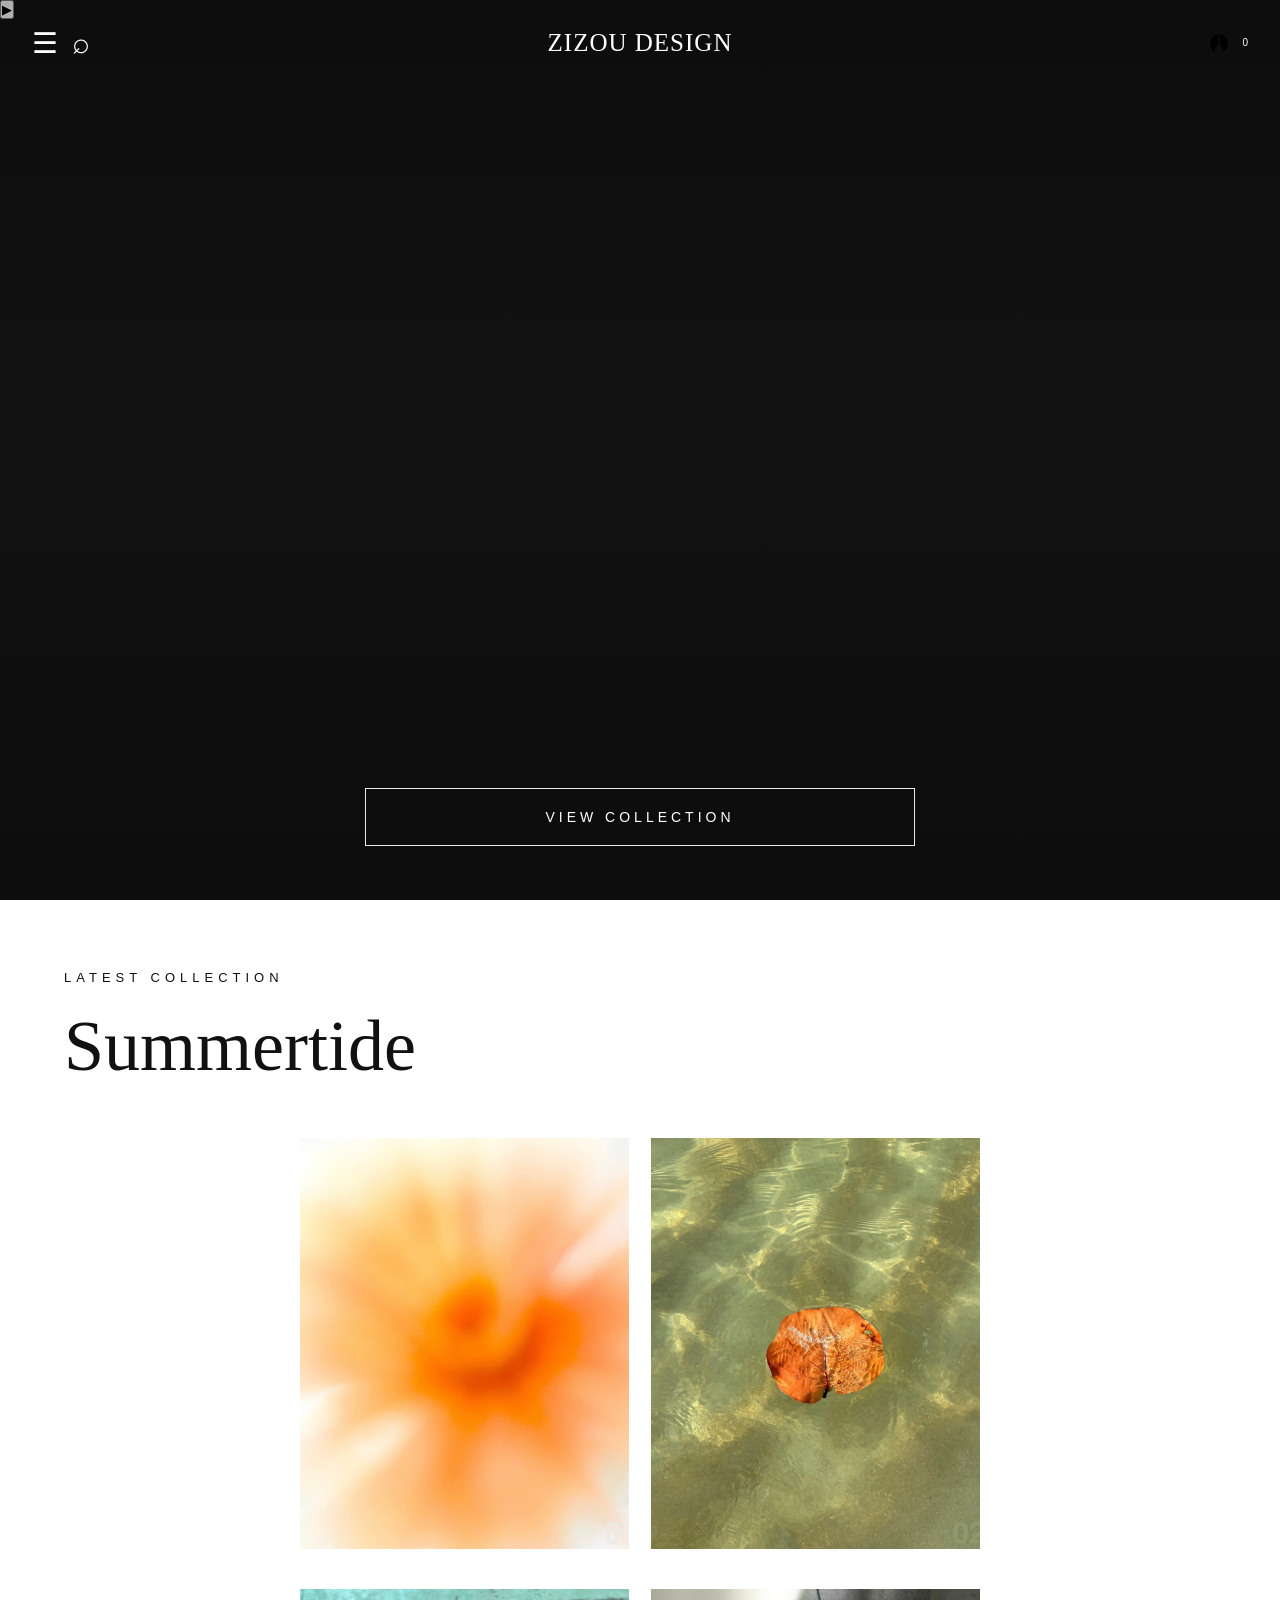
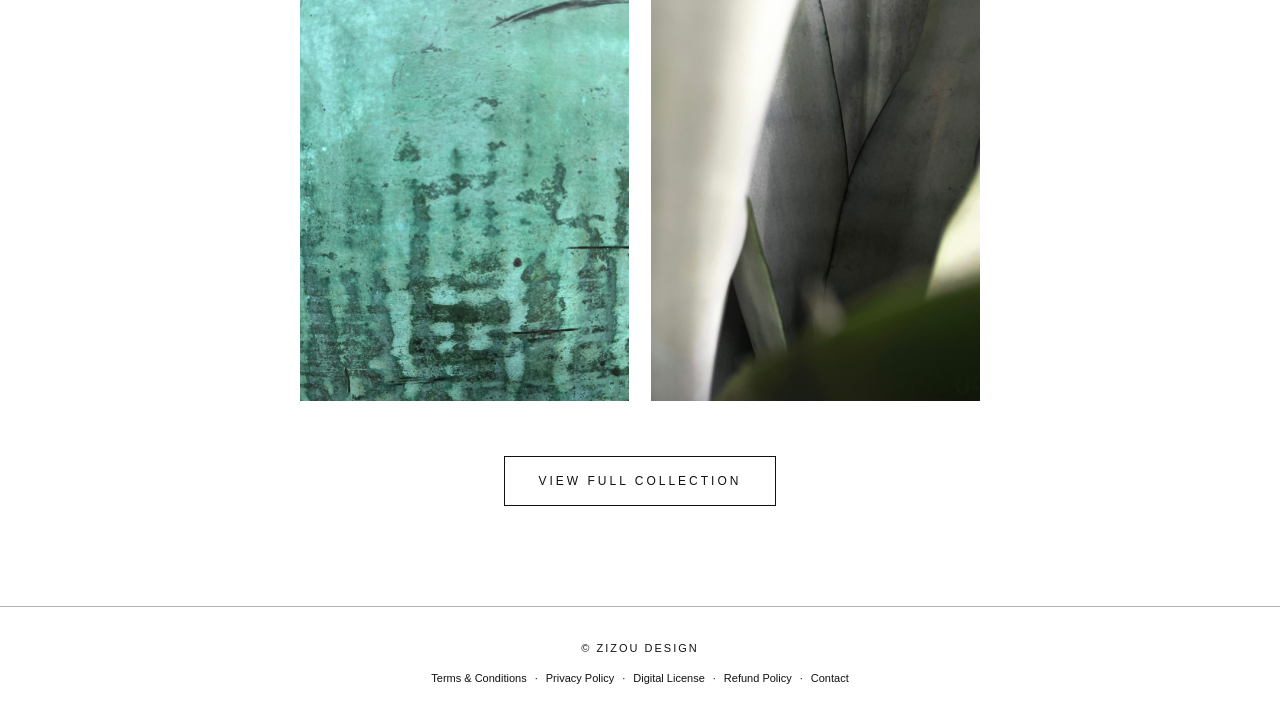
==== index.html @ eccd765b "Update index.html" ====
<!DOCTYPE html>
<html lang="en">

<head>

    <meta charset="UTF-8">

    <meta
        name="viewport"
        content="width=device-width, initial-scale=1.0"
    >

    <title>ZIZOU DESIGN</title>

    <link
        rel="stylesheet"
        href="style.css?v=16"
    >
    

<script src="site-nav.js?v=1"></script>
<script src="script.js?v=4"></script>
<script src="search.js?v=5"></script>
<script src="cart.js?v=6"></script>


    <!-- =========================================
         COLLECTION MENU FIX
    ========================================== -->

    <style>

        .dropdown-content {
            list-style: none !important;
        }

        .dropdown-content::before,
        .dropdown-content::after,
        .dropdown-content a::before,
        .dropdown-content a::after {
            content: none !important;
            display: none !important;
        }

        .dropdown-content a {
            display: block;
        }

        .dropdown-content a + a {
            margin-top: 8px;
        }

    </style>

</head>


<body>


<!-- =========================================
     SIDE MENU
========================================= -->

<aside
    class="side-menu"
    id="sideMenu"
>

    <button
        class="close-menu"
        id="closeMenu"
        type="button"
        aria-label="Close menu"
    >
        ×
    </button>


    <nav class="menu-nav">

        <a href="index.html">
            Home
        </a>


        <div class="menu-dropdown">

            <button
                class="dropdown-button"
                id="collectionsButton"
                type="button"
            >
                Collections

                <span>
                    ⌄
                </span>
            </button>


            <div
                class="dropdown-content"
                id="collectionsMenu"
            >

                <a href="summertide.html">
                    Summertide Collection
                </a>

                <a href="sea-of-sees.html">
                    Sea of Sees
                </a>

            </div>

        </div>


        <a href="about.html">
            About
        </a>


        <a
            href="contact.html"
            id="contactMenuLink"
        >
            Contact
        </a>

    </nav>

</aside>



<!-- =========================================
     FULL SCREEN HERO
========================================= -->

<section
    class="hero"
    id="

   <video
    class="hero-video"
    id="heroVideo"
    muted
    loop
    playsinline
    preload="auto"
>

    <source
        src="videos/zizou home video.mp4"
        type="video/mp4"
    >

</video>

<button
    class="hero-play-button"
    id="heroPlayButton"
    type="button"
    aria-label="Play background video"
>
    ▶
</button>



    <!-- =========================================
         NAVIGATION
    ========================================== -->

<header class="navbar">

    <div class="nav-left">

        <button
            class="icon-button menu-button"
            id="menuButton"
            type="button"
            aria-label="Open menu"
        >
            ☰
        </button>

        <button
            class="icon-button search-button"
            id="searchButton"
            type="button"
            aria-label="Search"
        >
            ⌕
        </button>

    </div>

    <a
        href="#home"
        class="logo"
    >
        ZIZOU DESIGN
    </a>

    <div class="nav-right">

        <button
            class="bag-button"
            id="bagButton"
            type="button"
            aria-label="Shopping bag"
        >

            <img
                src="images/ZIZOU LOGO.PNG"
                alt=""
                class="bag-logo"
            >

            <span id="bagCount">
                0
            </span>

        </button>

    </div>

</header>



    <!-- =========================================
         HERO COLLECTION BUTTON
    ========================================== -->

    <a
        href="#collection"
        class="collection-button"
    >
        VIEW COLLECTION
    </a>


</section>



<!-- =========================================
     SHOPPING BAG
========================================= -->

<div
    class="shopping-bag"
    id="shoppingBag"
>

    <div class="shopping-bag-header">

        <h2>
            YOUR BAG
        </h2>


        <button
            id="closeBag"
            type="button"
            aria-label="Close shopping bag"
        >
            ×
        </button>

    </div>


    <div id="bagItems"></div>


    <div
        class="bag-empty"
        id="bagEmpty"
    >
        YOUR BAG IS EMPTY
    </div>


    <div
        class="bag-checkout-area"
        id="bagCheckoutArea"
    >

        <a
            href="https://zizoudesign.lemonsqueezy.com/checkout/buy/8c922568-b22d-4f21-b7cb-9faaf3298379?embed=1&logo=0"
            class="lemonsqueezy-button checkout-button"
            id="checkoutButton"
        >
            CHECKOUT
        </a>

    </div>

</div>



<!-- =========================================
     LATEST COLLECTION
========================================= -->

<main
    class="collection"
    id="collection"
>

    <p class="collection-brand">
        LATEST COLLECTION
    </p>


    <h1>
        Summertide
    </h1>



    <!-- =========================================
         FOUR HOMEPAGE PREVIEWS
    ========================================== -->

    <div class="collection-grid">


        <!-- AMBER BREEZE -->

        <div class="artwork-link">

            <div
                class="protected-home-image"
                role="img"
                aria-label="Amber Breeze"
                style="
                    background-image:
                    url('images/amber breeze home page.jpg');
                "
            ></div>

        </div>



        <!-- PERIDOT AFLOAT -->

        <div class="artwork-link">

            <div
                class="protected-home-image"
                role="img"
                aria-label="Peridot Afloat"
                style="
                    background-image:
                    url('images/peridot afloat home page.jpg');
                "
            ></div>

        </div>



        <!-- PÁTINA DEL MAR -->

        <div class="artwork-link">

            <div
                class="protected-home-image"
                role="img"
                aria-label="Pátina del Mar"
                style="
                    background-image:
                    url('images/patina del mar home page.jpg');
                "
            ></div>

        </div>



        <!-- SAGE QUIETUDE -->

        <div class="artwork-link">

            <div
                class="protected-home-image"
                role="img"
                aria-label="Sage Quietude"
                style="
                    background-image:
                    url('images/sage quietude home page.jpg');
                "
            ></div>

        </div>


    </div>



    <!-- =========================================
         VIEW FULL COLLECTION
    ========================================== -->

    <div class="view-more">

        <a href="summertide.html">
            VIEW FULL COLLECTION
        </a>

    </div>


</main>



<!-- =========================================
     FOOTER
========================================= -->

<footer class="site-footer">

    <p>
        © ZIZOU DESIGN
    </p>


    <div class="footer-links">

        <a href="terms.html">
            Terms & Conditions
        </a>

        <span>·</span>


        <a href="privacy.html">
            Privacy Policy
        </a>

        <span>·</span>


        <a href="license.html">
            Digital License
        </a>

        <span>·</span>


        <a href="refund.html">
            Refund Policy
        </a>

        <span>·</span>


        <a href="contact.html">
            Contact
        </a>

    </div>

</footer>



<!-- =========================================
     JAVASCRIPT
========================================= -->


<script
    src="https://assets.lemonsqueezy.com/lemon.js"
    defer
></script>


</body>

</html>
---- style.css ----
/* =========================================================
   ZIZOU DESIGN
   STYLE.CSS

   01. GLOBAL
   02. ARTWORK PROTECTION
   03. HOMEPAGE
   04. SIDE MENU
   04A. SHARED NAVIGATION
   04B. SEARCH
   05. COLLECTION PAGES — SHARED
   06. SUMMERTIDE
   07. SEA OF SEES
   08. ARTWORK LIGHTBOX
   09. ARTWORK TRANSITIONS
   10. ABOUT
   11. LEGAL
   12. CONTACT
   13. FOOTER
   14. SHOPPING BAG
   15. MOBILE — IPHONE
   16. TABLET / DESKTOP
   17. NAVBAR SAFETY

   NOTE:

   Interaction-based image protection belongs in protection.js:
   - Right-click protection
   - Drag protection
   - Long-press protection
   - Zoom protection
   - Selection protection
   - Print protection

   Visual artwork protection belongs here in STYLE.CSS.

   HOMEPAGE + COLLECTION:
   The texture covers the full artwork preview.

   LIGHTBOX / GALLERY:
   The texture does NOT cover the full mockup image.
   JavaScript controls the protected artwork region.
========================================================= */


/* =========================================================
   01. GLOBAL RESET
========================================================= */

* {
    margin: 0;
    padding: 0;
    box-sizing: border-box;
}

html {
    width: 100%;
    max-width: 100%;

    scroll-behavior: smooth;

    -webkit-text-size-adjust: 100%;
    text-size-adjust: 100%;
}

body {
    width: 100%;
    max-width: 100%;

    margin: 0;
    min-height: 100%;

    overflow-x: hidden;

    background: #ffffff;
    color: #111111;

    font-family:
        Arial,
        Helvetica,
        sans-serif;
}


/* =========================================================
   01. GLOBAL — PANEL MOTION
========================================================= */

:root {
    --panel-slide-duration: 0.95s;
    --panel-fade-duration: 0.70s;

    --panel-ease:
        cubic-bezier(
            0.4,
            0,
            0.2,
            1
        );

    --protection-light:
        rgba(
            255,
            255,
            255,
            0.00
        );

    --protection-dark:
        rgba(
            0,
            0,
            0,
            0.00
        );

    --protection-dot:
        rgba(
            255,
            255,
            255,
            0.00
        );
}


/* =========================================================
   02. ARTWORK PROTECTION — PROTECTED SURFACES
========================================================= */

.protected-home-image,
.protected-collection-image,
.protected-lightbox-image {
    position: relative;

    isolation: isolate;

    overflow: hidden;
}


/* =========================================================
   02. ARTWORK PROTECTION — CROSSHATCH
========================================================= */

.protected-home-image::before,
.protected-collection-image::before,
.protected-lightbox-image::before {
    content: "";

    position: absolute;

    inset: 0;

    z-index: 2;

    pointer-events: none;

    background:
        repeating-linear-gradient(
            17deg,
            var(--protection-light) 0,
            var(--protection-light) 0.7px,
            transparent 0.7px,
            transparent 3px
        ),
        repeating-linear-gradient(
            107deg,
            var(--protection-dark) 0,
            var(--protection-dark) 0.7px,
            transparent 0.7px,
            transparent 3.4px
        );

    mix-blend-mode:
        soft-light;
}


/* =========================================================
   02. ARTWORK PROTECTION — MICRO DOTS
========================================================= */

.protected-home-image::after,
.protected-collection-image::after,
.protected-lightbox-image::after {
    content: "";

    position: absolute;

    inset: 0;

    z-index: 3;

    pointer-events: none;

    background-image:
        radial-gradient(
            circle,
            var(--protection-dot) 0.45px,
            transparent 0.6px
        );

    background-size:
        3.1px
        3.1px;

    background-position:
        0.35px
        0.65px;

    mix-blend-mode:
        soft-light;
}


/* =========================================================
   02. ARTWORK PROTECTION — LIGHTBOX MASK
========================================================= */

.protected-lightbox-image::before,
.protected-lightbox-image::after {
    clip-path:
        var(
            --protect-shape,
            polygon(
                0 0,
                0 0,
                0 0,
                0 0
            )
        );
}


/* =========================================================
   03. HOMEPAGE — HERO
========================================================= */

.hero {
    position: relative;

    width: 100%;

    height: 100vh;
    height: 100svh;

    overflow: hidden;

    background:
        #111111;
}

.hero-image,
.hero-video {
    position: absolute;

    inset: 0;

    display: block;

    width: 100%;
    height: 100%;

    object-fit: cover;
    object-position: center;
}

.hero::after {
    content: "";

    position: absolute;

    inset: 0;

    background:
        linear-gradient(
            to bottom,
            rgba(
                0,
                0,
                0,
                0.28
            )
            0%,

            rgba(
                0,
                0,
                0,
                0.05
            )
            25%,

            rgba(
                0,
                0,
                0,
                0
            )
            55%,

            rgba(
                0,
                0,
                0,
                0.25
            )
            100%
        );

    pointer-events: none;
}

/* =========================================================
   03. HOMEPAGE — HERO VIDEO CONTROL
========================================================= */

.hero-video-control {
    position: absolute;

    top: 50%;
    left: 50%;

    transform:
        translate(-50%, -50%);

    z-index: 12;

    display: flex;

    align-items: center;
    justify-content: center;

    width: 42px;
    height: 42px;

    padding: 0;

    border: none;

    background: transparent;

    color: #ffffff;

    cursor: pointer;

    -webkit-appearance: none;
    appearance: none;
}

.hero-video-control-icon {
    display: block;

    font-family:
        Arial,
        Helvetica,
        sans-serif;

    font-size: 22px;

    font-weight: 400;

    line-height: 1;

    text-shadow:
        0
        1px
        5px
        rgba(0, 0, 0, 0.35);
}


/* =========================================================
   03. HOMEPAGE — NAVIGATION
========================================================= */

.navbar {
    position: absolute;

    top: 0;
    left: 0;

    width: 100%;

    z-index: 10;

    display: grid;

    grid-template-columns:
        1fr
        auto
        1fr;

    align-items: center;

    padding:
        max(
            28px,
            env(safe-area-inset-top)
        )
        28px
        0;
}

.nav-left {
    display: flex;

    align-items: center;

    gap: 20px;

    justify-self: start;
}

.nav-right {
    display: flex;

    align-items: center;

    justify-self: end;
}

.logo {
    justify-self: center;

    color: #ffffff;

    text-decoration: none;

    font-family:
        "Times New Roman",
        Times,
        serif;

    font-size: 30px;

    font-weight: 400;

    letter-spacing: 1px;

    white-space: nowrap;
}

.icon-button,
.bag-button {
    appearance: none;
    -webkit-appearance: none;

    border: none;

    background: transparent;

    color: #ffffff;

    cursor: pointer;

    padding: 0;

    line-height: 1;
}

.menu-button {
    font-size: 32px;

    font-weight: 200;
}

.search-button {
    font-size: 34px;
}

.bag-button {
    display: flex;

    align-items: center;
    justify-content: center;

    gap: 5px;

    font-size: 35px;
}


/* =========================================================
   03. HOMEPAGE — VIEW COLLECTION BUTTON
========================================================= */

.collection-button {
    position: absolute;

    z-index: 10;

    left: 50%;

    bottom:
        calc(
            6%
            +
            env(safe-area-inset-bottom)
        );

    transform:
        translateX(-50%);

    width:
        min(
            76%,
            550px
        );

    padding: 20px;

    border:
        1px solid
        rgba(
            255,
            255,
            255,
            0.9
        );

    color: #ffffff;

    text-align: center;

    text-decoration: none;

    font-size: 14px;

    letter-spacing: 4px;

    background:
        rgba(
            0,
            0,
            0,
            0.08
        );

    transition:
        background
        0.25s
        ease,
        color
        0.25s
        ease;
}

.collection-button:hover {
    background:
        #ffffff;

    color:
        #000000;
}


/* =========================================================
   03. HOMEPAGE — COLLECTION
========================================================= */

.collection {
    width: 100%;

    background:
        #ffffff;

    padding:
        70px
        5%
        100px;
}

.collection-brand {
    margin-bottom:
        20px;

    font-size:
        13px;

    letter-spacing:
        5px;
}

.collection h1 {
    margin-bottom:
        50px;

    font-family:
        "Times New Roman",
        Times,
        serif;

    font-size:
        clamp(
            42px,
            7vw,
            72px
        );

    font-weight:
        400;
}

.collection-grid {
    display: grid;

    grid-template-columns:
        repeat(
            2,
            1fr
        );

    gap:
        40px
        22px;
}

.artwork-link {
    display: block;

    width: 100%;

    aspect-ratio:
        4 / 5;

    overflow: hidden;

    text-decoration: none;

    color: inherit;
}

.artwork-link img {
    display: block;

    width: 100%;
    height: 100%;

    object-fit:
        cover;
}

.protected-home-image {
    display: block;

    width: 100%;
    height: 100%;

    background-size:
        cover;

    background-position:
        center;

    background-repeat:
        no-repeat;
}

.artwork img {
    display: block;

    width: 100%;

    aspect-ratio:
        4 / 5;

    object-fit:
        cover;
}

.artwork h2 {
    margin-top:
        14px;

    font-size:
        17px;

    font-weight:
        400;
}

.artwork p {
    margin-top:
        8px;

    font-size:
        16px;
}


/* =========================================================
   03. HOMEPAGE — VIEW FULL COLLECTION
========================================================= */

.view-more {
    margin-top:
        55px;

    text-align:
        center;
}

.view-more a {
    display:
        inline-block;

    padding:
        17px
        34px;

    border:
        1px solid
        #111111;

    color:
        #111111;

    text-decoration:
        none;

    font-size:
        12px;

    letter-spacing:
        3px;

    transition:
        background
        0.25s
        ease,
        color
        0.25s
        ease;
}

.view-more a:hover {
    background:
        #111111;

    color:
        #ffffff;
}


/* =========================================================
   04. SIDE MENU — PANEL
========================================================= */

.side-menu {
    position: fixed;

    top: 0;
    right: 0;
    left: auto;

    width: 100%;

    height: 100vh;
    height: 100dvh;

    background:
        rgba(
            17,
            17,
            17,
            0.90
        );

    color:
        #ffffff;

    padding:
        35px;

    z-index:
        12000;

    overflow-y:
        auto;

    overflow-x:
        hidden;

    transform:
        translate3d(
            100%,
            0,
            0
        );

    opacity:
        0;

    visibility:
        hidden;

    pointer-events:
        none;

    backdrop-filter:
        blur(15px);

    -webkit-backdrop-filter:
        blur(15px);

    backface-visibility:
        hidden;

    -webkit-backface-visibility:
        hidden;

    will-change:
        transform,
        opacity;

    transition:
        transform
        var(--panel-slide-duration)
        var(--panel-ease),

        opacity
        var(--panel-fade-duration)
        ease-in-out,

        visibility
        var(--panel-slide-duration)
        step-end;
}

.side-menu.open {
    transform:
        translate3d(
            0,
            0,
            0
        );

    opacity:
        1;

    visibility:
        visible;

    pointer-events:
        auto;

    transition:
        transform
        var(--panel-slide-duration)
        var(--panel-ease),

        opacity
        var(--panel-fade-duration)
        ease-in-out,

        visibility
        0s;
}

body.menu-open {
    overflow:
        hidden;
}


/* =========================================================
   04. SIDE MENU — OLD CLOSE BUTTON
========================================================= */

.close-menu {
    display:
        none;
}


/* =========================================================
   04. SIDE MENU — MENU ICON BECOMES X
========================================================= */

.menu-button {
    position:
        relative;

    display:
        flex;

    align-items:
        center;

    justify-content:
        center;
}

body.menu-open
.navbar {
    z-index:
        13001;
}

body.menu-open
.menu-button {
    z-index:
        13002;
}

.menu-button-active {
    position:
        relative;

    color:
        transparent !important;
}

.menu-button-active svg {
    opacity:
        0;
}

.menu-button-active::before,
.menu-button-active::after {
    content:
        "";

    position:
        absolute;

    top:
        calc(
            50%
            +
            3.5px
        );

    left:
        50%;

    width:
        20px;

    height:
        1.6px;

    background:
        #ffffff;

    border-radius:
        1px;

    transform-origin:
        center;

    pointer-events:
        none;
}

.menu-button-active::before {
    transform:
        translate(
            -50%,
            -50%
        )
        rotate(
            45deg
        );
}

.menu-button-active::after {
    transform:
        translate(
            -50%,
            -50%
        )
        rotate(
            -45deg
        );
}


/* =========================================================
   04. SIDE MENU — NAVIGATION
========================================================= */

.menu-nav {
    display:
        flex;

    flex-direction:
        column;

    gap:
        28px;

    margin-top:
        70px;
}

.menu-nav > a,
.dropdown-button {
    color:
        #ffffff;

    text-decoration:
        none;

    font-family:
        Georgia,
        "Times New Roman",
        serif;

    font-size:
        30px;

    font-weight:
        400;
}


/* =========================================================
   04. SIDE MENU — COLLECTION DROPDOWN
========================================================= */

.dropdown-button {
    width:
        100%;

    padding:
        0;

    border:
        none;

    background:
        transparent;

    display:
        flex;

    justify-content:
        space-between;

    align-items:
        center;

    cursor:
        pointer;

    text-align:
        left;
}

.dropdown-content {
    display:
        flex;

    flex-direction:
        column;

    gap:
        8px;

    max-height:
        0;

    overflow:
        hidden;

    opacity:
        0;

    visibility:
        hidden;

    pointer-events:
        none;

    padding:
        0
        0
        0
        20px;

    transition:
        max-height
        0.3s
        ease,

        opacity
        0.25s
        ease,

        padding-top
        0.3s
        ease;
}

.dropdown-content.open {
    max-height:
        120px;

    opacity:
        1;

    visibility:
        visible;

    pointer-events:
        auto;

    padding-top:
        18px;
}

.dropdown-content a {
    display:
        block;

    color:
        rgba(
            255,
            255,
            255,
            0.7
        );

    text-decoration:
        none;

    font-family:
        Arial,
        Helvetica,
        sans-serif;

    font-size:
        15px;

    letter-spacing:
        1px;
}


/* =========================================================
   04A. SHARED NAVIGATION — INTERNAL PAGES
========================================================= */

.shared-page-navbar {
    position:
        relative;

    top:
        auto;

    right:
        auto;

    bottom:
        auto;

    left:
        auto;

    width:
        100%;

    z-index:
        10;

    background:
        #ffffff;

    padding:
        max(
            28px,
            env(safe-area-inset-top)
        )
        28px
        28px;
}

.shared-page-navbar
.logo,

.shared-page-navbar
.icon-button,

.shared-page-navbar
.bag-button {
    color:
        #111111;
}


/* =========================================================
   04A. SHARED NAVIGATION — MENU OPEN
========================================================= */

body.menu-open
.shared-page-navbar {
    background:
        transparent;
}

body.menu-open
.shared-page-navbar
.logo,

body.menu-open
.shared-page-navbar
.search-button,

body.menu-open
.shared-page-navbar
.bag-button {
    color:
        #ffffff;
}

body.menu-open
.shared-page-navbar
.bag-logo {
    filter:
        invert(1);
}


/* =========================================================
   04A. SHARED NAVIGATION — SEARCH OPEN
========================================================= */

body.search-open
.shared-page-navbar {
    background:
        transparent;
}

body.search-open
.shared-page-navbar
.logo,

body.search-open
.shared-page-navbar
.menu-button,

body.search-open
.shared-page-navbar
.search-button,

body.search-open
.shared-page-navbar
.bag-button {
    color:
        #111111;
}

body.search-open
.shared-page-navbar
.bag-logo {
    filter:
        none;
}


/* =========================================================
   04B. SEARCH — PANEL
========================================================= */

.search-overlay {
    position:
        fixed;

    inset:
        0;

    z-index:
        12000;

    width:
        100%;

    height:
        100vh;

    height:
        100dvh;

    background:
        #ffffff;

    color:
        #111111;

    overflow-y:
        auto;

    overflow-x:
        hidden;

    transform:
        translate3d(
            100%,
            0,
            0
        );

    opacity:
        0;

    visibility:
        hidden;

    pointer-events:
        none;

    backface-visibility:
        hidden;

    -webkit-backface-visibility:
        hidden;

    will-change:
        transform,
        opacity;

    transition:
        transform
        var(--panel-slide-duration)
        var(--panel-ease),

        opacity
        var(--panel-fade-duration)
        ease-in-out,

        visibility
        var(--panel-slide-duration)
        step-end;
}

.search-overlay.open {
    transform:
        translate3d(
            0,
            0,
            0
        );

    opacity:
        1;

    visibility:
        visible;

    pointer-events:
        auto;

    transition:
        transform
        var(--panel-slide-duration)
        var(--panel-ease),

        opacity
        var(--panel-fade-duration)
        ease-in-out,

        visibility
        0s;
}


/* =========================================================
   04B. SEARCH — ORIGINAL NAVBAR
========================================================= */

body.search-open
.navbar {
    z-index:
        13001;
}

body.search-open
.logo,

body.search-open
.menu-button,

body.search-open
.search-button,

body.search-open
.bag-button {
    color:
        #111111;
}


/* =========================================================
   04B. SEARCH — SEARCH ICON BECOMES X
========================================================= */

.search-button {
    position:
        relative;

    display:
        flex;

    align-items:
        center;

    justify-content:
        center;
}

body.search-open
.search-button {
    z-index:
        13002;
}

.search-button-active {
    position:
        relative;

    color:
        transparent !important;
}

.search-button-active svg {
    opacity:
        0;
}

.search-button-active::before,
.search-button-active::after {
    content:
        "";

    position:
        absolute;

    top:
        calc(
            50%
            +
            3.5px
        );

    left:
        50%;

    width:
        20px;

    height:
        1.6px;

    background:
        #111111;

    border-radius:
        1px;

    transform-origin:
        center;

    pointer-events:
        none;
}

.search-button-active::before {
    transform:
        translate(
            -50%,
            -50%
        )
        rotate(
            45deg
        );
}

.search-button-active::after {
    transform:
        translate(
            -50%,
            -50%
        )
        rotate(
            -45deg
        );
}


/* =========================================================
   04B. SEARCH — PANEL CONTENT
========================================================= */

.search-panel {
    width:
        100%;

    min-height:
        100vh;

    min-height:
        100dvh;

    padding:
        max(
            145px,
            calc(
                env(safe-area-inset-top)
                +
                105px
            )
        )
        4%
        80px;
}


/* =========================================================
   04B. SEARCH — INPUT
========================================================= */

.search-input-row {
    display:
        flex;

    align-items:
        center;

    gap:
        15px;

    width:
        100%;

    padding:
        0
        0
        16px;

    border-bottom:
        1px solid
        rgba(
            17,
            17,
            17,
            0.25
        );
}

.search-input-icon {
    flex-shrink:
        0;

    width:
        30px;

    height:
        30px;

    fill:
        none;

    stroke:
        #111111;

    stroke-width:
        1.7;

    stroke-linecap:
        round;
}

.site-search-input {
    width:
        100%;

    padding:
        0;

    border:
        none;

    outline:
        none;

    background:
        transparent;

    color:
        #111111;

    font-family:
        Arial,
        Helvetica,
        sans-serif;

    font-size:
        22px;

    font-weight:
        400;

    line-height:
        1.2;

    appearance:
        none;

    -webkit-appearance:
        none;
}


/* =========================================================
   04B. SEARCH — REMOVE BROWSER CONTROLS
========================================================= */

.site-search-input::-webkit-search-decoration,
.site-search-input::-webkit-search-cancel-button,
.site-search-input::-webkit-search-results-button,
.site-search-input::-webkit-search-results-decoration {
    -webkit-appearance:
        none;
}


/* =========================================================
   04B. SEARCH — RESULTS
========================================================= */

.site-search-results {
    width:
        100%;

    margin-top:
        25px;
}

.search-result {
    display:
        block;

    width:
        100%;

    padding:
        20px
        0;

    border-bottom:
        1px solid
        rgba(
            17,
            17,
            17,
            0.12
        );

    color:
        #111111;

    text-decoration:
        none;
}

.search-result-type {
    display:
        block;

    margin-bottom:
        6px;

    font-family:
        Arial,
        Helvetica,
        sans-serif;

    font-size:
        9px;

    letter-spacing:
        2px;

    text-transform:
        uppercase;

    opacity:
        0.5;
}

.search-result-title {
    display:
        block;

    font-family:
        Georgia,
        "Times New Roman",
        serif;

    font-size:
        21px;

    font-weight:
        400;

    line-height:
        1.25;
}

.search-no-results {
    padding:
        24px
        0;

    font-size:
        13px;

    opacity:
        0.55;
}


/* =========================================================
   05. COLLECTION PAGES — SHARED NAVIGATION
========================================================= */

.collection-page-nav {
    position:
        relative;

    z-index:
        1;

    display:
        grid;

    grid-template-columns:
        1fr
        auto
        1fr;

    align-items:
        center;

    padding:
        28px
        6%;

    background:
        rgba(
            255,
            255,
            255,
            0.82
        );

    backdrop-filter:
        blur(8px);

    -webkit-backdrop-filter:
        blur(8px);
}

.back-link {
    justify-self:
        start;

    color:
        #111111;

    text-decoration:
        none;

    font-size:
        30px;
}

.collection-page-logo {
    justify-self:
        center;

    color:
        #111111;

    text-decoration:
        none;

    font-family:
        Georgia,
        "Times New Roman",
        serif;

    font-size:
        26px;

    letter-spacing:
        1px;

    white-space:
        nowrap;
}

.collection-page-spacer {
    justify-self:
        end;
}


/* =========================================================
   06. SUMMERTIDE — CINEMATIC INTRO
========================================================= */

body.summertide-intro-active {
    overflow:
        hidden;
}

.summertide-intro {
    position:
        fixed;

    inset:
        0;

    width:
        100%;

    height:
        100vh;

    height:
        100svh;

    z-index:
        20000;

    overflow:
        hidden;

    background:
        #111111;

    pointer-events:
        none;

    opacity:
        1;

    transition:
        opacity
        1.8s
        cubic-bezier(
            0.16,
            1,
            0.3,
            1
        );
}

.summertide-intro-image {
    position:
        absolute;

    inset:
        0;

    width:
        100%;

    height:
        100%;

    background-size:
        cover;

    background-position:
        center;

    background-repeat:
        no-repeat;

    opacity:
        0;

    transform:
        scale(1.07);

    filter:
        blur(4px);

    transition:
        opacity
        1.6s
        cubic-bezier(
            0.16,
            1,
            0.3,
            1
        ),

        transform
        4.8s
        cubic-bezier(
            0.16,
            1,
            0.3,
            1
        ),

        filter
        1.8s
        ease;
}

.summertide-intro.is-visible
.summertide-intro-image {
    opacity:
        1;

    transform:
        scale(1.015);

    filter:
        blur(0);
}

.summertide-intro.is-leaving {
    opacity:
        0;
}

.summertide-intro.is-leaving
.summertide-intro-image {
    transform:
        scale(1);

    filter:
        blur(1px);
}


/* =========================================================
   06. SUMMERTIDE — PERMANENT BACKGROUND
========================================================= */

.summertide-background {
    position:
        fixed;

    inset:
        0;

    width:
        100%;

    height:
        100vh;

    height:
        100dvh;

    background:
        linear-gradient(
            rgba(
                255,
                255,
                255,
                0.76
            ),
            rgba(
                255,
                255,
                255,
                0.76
            )
        ),
        url(
            "images/IMG_2322.jpeg"
        );

    background-size:
        cover;

    background-position:
        center;

    background-repeat:
        no-repeat;

    z-index:
        0;

    pointer-events:
        none;
}


/* =========================================================
   06. SUMMERTIDE — COLLECTION PAGE
========================================================= */

.collection-page {
    position:
        relative;

    z-index:
        1;

    background:
        transparent;

    padding:
        60px
        6%
        100px;
}

.collection-page-label {
    margin-bottom:
        18px;

    font-size:
        12px;

    letter-spacing:
        5px;
}

.collection-page h1 {
    margin-bottom:
        55px;

    font-family:
        Georgia,
        "Times New Roman",
        serif;

    font-size:
        clamp(
            48px,
            9vw,
            84px
        );

    font-weight:
        400;
}


/* =========================================================
   06. SUMMERTIDE — COLLECTION GRID
========================================================= */

.full-collection-grid {
    display:
        grid;

    grid-template-columns:
        repeat(
            2,
            1fr
        );

    gap:
        42px
        18px;
}

.collection-product {
    width:
        100%;
}

.collection-item {
    display:
        block;

    width:
        100%;

    padding:
        0;

    border:
        none;

    background:
        transparent;

    text-align:
        left;

    cursor:
        pointer;
}

.protected-collection-image {
    display:
        block;

    width:
        100%;

    aspect-ratio:
        4 / 5;

    background-size:
        cover;

    background-position:
        center;

    background-repeat:
        no-repeat;
}

.product-info {
    padding-top:
        14px;
}

.product-title {
    font-size:
        16px;

    font-weight:
        400;

    line-height:
        1.3;
}

.product-price {
    margin-top:
        5px;

    font-size:
        14px;

    line-height:
        1.3;
}

.collection-product
.add-to-bag {
    display:
        none;
}


/* =========================================================
   07. SEA OF SEES — CINEMATIC INTRO
========================================================= */

body.sea-intro-active {
    overflow:
        hidden;
}

.sea-intro {
    position:
        fixed;

    inset:
        0;

    width:
        100%;

    height:
        100vh;

    height:
        100svh;

    z-index:
        20000;

    overflow:
        hidden;

    background:
        #111111;

    pointer-events:
        none;

    opacity:
        1;

    transition:
        opacity
        1.8s
        cubic-bezier(
            0.16,
            1,
            0.3,
            1
        );
}


/* =========================================================
   07. SEA OF SEES — INTRO COVER
========================================================= */

.sea-intro-image {
    position:
        absolute;

    inset:
        0;

    width:
        100%;

    height:
        100%;

    background-image:
        url(
            "images/sea of sees cover art.PNG"
        );

    background-size:
        cover;

    background-position:
        center;

    background-repeat:
        no-repeat;

    opacity:
        0;

    transform:
        scale(1);

    filter:
        blur(4px);

    transition:
        opacity
        1.6s
        cubic-bezier(
            0.16,
            1,
            0.3,
            1
        ),

        filter
        1.8s
        ease;
}

.sea-intro.is-visible
.sea-intro-image {
    opacity:
        1;

    transform:
        scale(1);

    filter:
        blur(0);
}

.sea-intro.is-leaving {
    opacity:
        0;
}

.sea-intro.is-leaving
.sea-intro-image {
    transform:
        scale(1);

    filter:
        blur(1px);
}


/* =========================================================
   07. SEA OF SEES — PAGE
========================================================= */

.sea-of-sees-body {
    min-height:
        100%;

    background:
        #091014;

    color:
        #ffffff;
}


/* =========================================================
   07. SEA OF SEES — PERMANENT BACKGROUND
========================================================= */

.sea-of-sees-background {
    position:
        fixed;

    inset:
        0;

    width:
        100%;

    height:
        100vh;

    height:
        100dvh;

    background-color:
        #091014;

    background-image:
        linear-gradient(
            rgba(
                0,
                0,
                0,
                0.35
            ),
            rgba(
                0,
                0,
                0,
                0.45
            )
        ),
        url(
            "images/sea of sees background.JPG"
        );

    background-size:
        cover;

    background-position:
        center;

    background-repeat:
        no-repeat;

    z-index:
        0;

    pointer-events:
        none;
}


/* =========================================================
   07. SEA OF SEES — NAVIGATION
========================================================= */

.sea-of-sees-body
.collection-page-nav {
    position:
        relative;

    z-index:
        2;

    background:
        rgba(
            0,
            0,
            0,
            0.10
        );

    border:
        none;

    backdrop-filter:
        blur(5px);

    -webkit-backdrop-filter:
        blur(5px);
}

.sea-of-sees-body
.back-link,

.sea-of-sees-body
.collection-page-logo {
    color:
        #ffffff;
}


/* =========================================================
   07. SEA OF SEES — COMING SOON
========================================================= */

.coming-soon-page {
    position:
        relative;

    z-index:
        1;

    width:
        100%;

    min-height:
        115svh;

    display:
        grid;

    place-items:
        center;

    padding:
        60px
        24px
        100px;

    background:
        transparent;

    color:
        #ffffff;

    text-align:
        center;
}

.coming-soon-content {
    width:
        100%;

    max-width:
        500px;

    margin:
        0
        auto;

    text-align:
        center;
}

.coming-soon-content h1 {
    margin:
        0;

    font-family:
        Georgia,
        "Times New Roman",
        serif;

    font-size:
        clamp(
            28px,
            5vw,
            42px
        );

    font-weight:
        400;

    line-height:
        1.1;

    letter-spacing:
        0.5px;
}

.coming-soon-status {
    margin-top:
        16px;

    font-family:
        Arial,
        Helvetica,
        sans-serif;

    font-size:
        10px;

    font-weight:
        400;

    letter-spacing:
        4px;

    line-height:
        1;

    text-align:
        center;

    opacity:
        0.8;
}


/* =========================================================
   07. SEA OF SEES — FOOTER
========================================================= */

.sea-of-sees-body
.site-footer {
    position:
        relative;

    z-index:
        2;

    background:
        rgba(
            0,
            0,
            0,
            0.18
        );

    color:
        #ffffff;

    border-top:
        1px solid
        rgba(
            255,
            255,
            255,
            0.22
        );

    backdrop-filter:
        blur(5px);

    -webkit-backdrop-filter:
        blur(5px);
}

.sea-of-sees-body
.site-footer a,

.sea-of-sees-body
.site-footer span {
    color:
        #ffffff;
}


/* =========================================================
   08. ARTWORK LIGHTBOX — CONTAINER
========================================================= */

.lightbox {
    position:
        fixed;

    inset:
        0;

    z-index:
        5000;

    display:
        none;

    background:
        #ffffff;

    color:
        #111111;

    overflow-y:
        auto;

    overflow-x:
        hidden;

    -webkit-overflow-scrolling:
        touch;
}

.lightbox.open {
    display:
        block;
}


/* =========================================================
   08. ARTWORK LIGHTBOX — IMAGE AREA
========================================================= */

.artwork-viewer {
    position:
        relative;

    width:
        100%;

    height:
        auto;

    min-height:
        0;

    padding:
        0;

    display:
        block;

    background:
        #f3f1ed;
}

.lightbox-content {
    position:
        relative;

    width:
        100%;

    max-width:
        none;

    margin:
        0;
}

.protected-lightbox-image {
    position:
        relative;

    display:
        block;

    width:
        100%;

    aspect-ratio:
        4 / 5;

    margin:
        0;

    overflow:
        hidden;

    isolation:
        isolate;

    background-color:
        #f3f1ed;

    background-size:
        contain;

    background-position:
        center;

    background-repeat:
        no-repeat;

    transform:
        scale(1);

    transform-origin:
        center;

    transition:
        opacity
        0.8s
        ease,

        transform
        1.25s
        cubic-bezier(
            0.16,
            1,
            0.3,
            1
        );
}


/* =========================================================
   08. ARTWORK LIGHTBOX — IMAGE COUNTER
========================================================= */

.lightbox-counter {
    position:
        absolute;

    right:
        16px;

    bottom:
        16px;

    margin:
        0;

    color:
        #ffffff;

    font-family:
        Arial,
        Helvetica,
        sans-serif;

    font-size:
        11px;

    font-weight:
        400;

    letter-spacing:
        0;

    line-height:
        1;

    z-index:
        20;

    text-shadow:
        0
        1px
        4px
        rgba(
            0,
            0,
            0,
            0.35
        );
}


/* =========================================================
   08. ARTWORK LIGHTBOX — CLOSE BUTTON
========================================================= */

.lightbox-close {
    position:
        fixed;

    top:
        max(
            72px,
            calc(
                env(safe-area-inset-top)
                +
                34px
            )
        );

    right:
        16px;

    z-index:
        5600;

    width:
        42px;

    height:
        42px;

    display:
        flex;

    align-items:
        center;

    justify-content:
        center;

    padding:
        0;

    border:
        none;

    background:
        transparent;

    color:
        #111111;

    font-size:
        34px;

    font-weight:
        200;

    line-height:
        1;

    cursor:
        pointer;
}


/* =========================================================
   08. ARTWORK LIGHTBOX — GALLERY ARROWS
========================================================= */

.lightbox-arrow {
    position:
        absolute;

    top:
        50%;

    transform:
        translateY(-50%);

    z-index:
        20;

    border:
        none;

    background:
        transparent;

    color:
        #ffffff;

    font-size:
        40px;

    font-weight:
        200;

    line-height:
        1;

    cursor:
        pointer;

    padding:
        10px;

    text-shadow:
        0
        1px
        5px
        rgba(
            0,
            0,
            0,
            0.35
        );
}

.lightbox-prev {
    left:
        2px;
}

.lightbox-next {
    right:
        2px;
}


/* =========================================================
   08. ARTWORK LIGHTBOX — PRODUCT INFORMATION
========================================================= */

.artwork-product-info {
    width:
        100%;

    margin:
        0;

    background:
        #ffffff;

    color:
        #111111;

    padding:
        28px
        4%
        max(
            90px,
            env(safe-area-inset-bottom)
        );
}

.artwork-product-info h2 {
    margin:
        0;

    font-family:
        Arial,
        Helvetica,
        sans-serif;

    font-size:
        22px;

    font-weight:
        400;

    line-height:
        1.1;
}

.artwork-price {
    margin-top:
        4px;

    font-size:
        17px;

    letter-spacing:
        0;
}


/* =========================================================
   08. ARTWORK LIGHTBOX — ADD TO BAG
========================================================= */

.artwork-add-to-bag {
    width:
        100%;

    margin-top:
        36px;

    padding:
        17px
        15px;

    border:
        none;

    background:
        #111111;

    color:
        #ffffff;

    font-family:
        Arial,
        Helvetica,
        sans-serif;

    font-size:
        12px;

    letter-spacing:
        1px;

    cursor:
        pointer;

    transition:
        background
        0.25s
        ease,

        color
        0.25s
        ease;
}

.artwork-add-to-bag:hover {
    background:
        #222222;

    color:
        #ffffff;
}


/* =========================================================
   08. ARTWORK LIGHTBOX — DESCRIPTION
========================================================= */

.artwork-description {
    max-width:
        720px;

    margin:
        20px
        0
        38px;

    font-family:
        Georgia,
        "Times New Roman",
        serif;

    font-size:
        16px;

    line-height:
        1.55;
}


/* =========================================================
   08. ARTWORK LIGHTBOX — ACCORDIONS
========================================================= */

.artwork-accordion {
    width:
        100%;

    border-top:
        1px solid
        rgba(
            17,
            17,
            17,
            0.35
        );
}

.artwork-accordion:last-child {
    border-bottom:
        1px solid
        rgba(
            17,
            17,
            17,
            0.35
        );
}

.accordion-button {
    appearance:
        none;

    width:
        100%;

    display:
        flex;

    align-items:
        center;

    justify-content:
        space-between;

    padding:
        22px
        0;

    border:
        none;

    background:
        transparent;

    color:
        #111111;

    font-family:
        Arial,
        Helvetica,
        sans-serif;

    font-size:
        12px;

    letter-spacing:
        1.5px;

    text-align:
        left;

    cursor:
        pointer;
}

.accordion-symbol {
    margin-left:
        20px;

    font-size:
        20px;

    font-weight:
        300;

    line-height:
        1;
}

.accordion-content {
    max-height:
        0;

    overflow:
        hidden;

    opacity:
        0;

    transition:
        max-height
        0.4s
        ease,

        opacity
        0.3s
        ease;
}

.artwork-accordion.open
.accordion-content {
    opacity:
        1;
}

.artwork-spec {
    display:
        grid;

    grid-template-columns:
        minmax(
            120px,
            0.7fr
        )
        1.3fr;

    gap:
        25px;

    padding:
        8px
        0;

    font-size:
        13px;

    line-height:
        1.5;
}

.artwork-spec
span:first-child {
    color:
        rgba(
            17,
            17,
            17,
            0.58
        );
}

.accordion-note {
    max-width:
        720px;

    padding-bottom:
        18px;

    font-size:
        13px;

    line-height:
        1.65;

    color:
        rgba(
            17,
            17,
            17,
            0.78
        );
}

.accordion-content
.artwork-spec:last-child,

.accordion-content
.accordion-note:last-child {
    margin-bottom:
        22px;
}


/* =========================================================
   09. ARTWORK TRANSITIONS — OPENING
========================================================= */

.transition-artwork {
    position:
        fixed;

    z-index:
        10000;

    object-fit:
        cover;

    margin:
        0;

    pointer-events:
        none;

    transform-origin:
        center
        center;

    filter:
        brightness(1)
        saturate(1)
        blur(0);

    transition:
        top
        2.2s
        cubic-bezier(
            0.16,
            1,
            0.3,
            1
        ),

        left
        2.2s
        cubic-bezier(
            0.16,
            1,
            0.3,
            1
        ),

        width
        2.2s
        cubic-bezier(
            0.16,
            1,
            0.3,
            1
        ),

        height
        2.2s
        cubic-bezier(
            0.16,
            1,
            0.3,
            1
        ),

        transform
        2.2s
        cubic-bezier(
            0.16,
            1,
            0.3,
            1
        ),

        filter
        2.2s
        cubic-bezier(
            0.16,
            1,
            0.3,
            1
        ),

        opacity
        2.2s
        ease;
}

.transition-artwork-brightening {
    opacity:
        0.75;

    filter:
        brightness(1.25)
        saturate(1)
        blur(2px);
}

.transition-artwork-fade {
    opacity:
        0;

    filter:
        brightness(1.35)
        saturate(0.95)
        blur(3px);

    transform:
        scale(1.06);
}


/* =========================================================
   09. ARTWORK TRANSITIONS — ROOM IMAGE
========================================================= */

.protected-lightbox-image.room-image-reveal {
    animation:
        roomRevealSmooth
        1.8s
        cubic-bezier(
            0.16,
            1,
            0.3,
            1
        );
}

@keyframes roomRevealSmooth {

    0% {
        opacity:
            0;

        transform:
            scale(1.12);

        filter:
            blur(5px);
    }

    50% {
        opacity:
            0.65;

        filter:
            blur(2px);
    }

    100% {
        opacity:
            1;

        transform:
            scale(1);

        filter:
            blur(0);
    }

}


/* =========================================================
   09. ARTWORK TRANSITIONS — GALLERY CONTROLS
========================================================= */

#lightboxTitle,
.lightbox-counter,
.lightbox-arrow,
.lightbox-close {
    transition:
        opacity
        0.55s
        ease;
}


/* =========================================================
   09. ARTWORK TRANSITIONS — NORMAL GALLERY SLIDE
========================================================= */

.protected-lightbox-image.gallery-fade-out {
    opacity:
        0;

    transform:
        scale(0.985);
}

.protected-lightbox-image.gallery-fade-in {
    animation:
        normalGalleryFade
        0.55s
        ease;
}

@keyframes normalGalleryFade {

    from {
        opacity:
            0;

        transform:
            scale(1.015);
    }

    to {
        opacity:
            1;

        transform:
            scale(1);
    }

}


/* =========================================================
   10. ABOUT — PAGE
========================================================= */

.about-body {
    margin:
        0;

    background:
        #f7f6f3;

    color:
        #111111;

    font-family:
        Arial,
        Helvetica,
        sans-serif;
}


/* =========================================================
   10. ABOUT — NAVIGATION
========================================================= */

.about-nav {
    display:
        grid;

    grid-template-columns:
        1fr
        auto
        1fr;

    align-items:
        center;

    width:
        100%;

    padding:
        max(
            22px,
            env(safe-area-inset-top)
        )
        28px
        22px;

    border-bottom:
        1px solid
        rgba(
            0,
            0,
            0,
            0.75
        );

    background:
        #f7f6f3;
}

.about-back {
    justify-self:
        start;

    color:
        #111111;

    text-decoration:
        none;

    font-size:
        34px;

    font-weight:
        200;
}

.about-logo {
    justify-self:
        center;

    color:
        #111111;

    text-decoration:
        none;

    font-family:
        "Times New Roman",
        Times,
        serif;

    font-size:
        25px;

    letter-spacing:
        1px;

    white-space:
        nowrap;
}

.about-nav-space {
    justify-self:
        end;
}


/* =========================================================
   10. ABOUT — HEADING
========================================================= */

.about-heading {
    display:
        flex;

    align-items:
        center;

    justify-content:
        center;

    min-height:
        125px;

    padding:
        25px;
}

.about-heading p {
    font-size:
        12px;

    letter-spacing:
        3px;

    text-transform:
        uppercase;
}


/* =========================================================
   10. ABOUT — FOUNDER IMAGE
========================================================= */

.about-image-section {
    width:
        100%;
}

.about-founder-image {
    display:
        block;

    width:
        100%;

    height:
        auto;

    max-height:
        none;

    object-fit:
        contain;

    object-position:
        center;
}


/* =========================================================
   10. ABOUT — STORY
========================================================= */

.about-story {
    max-width:
        1100px;

    margin:
        0
        auto;

    padding:
        70px
        5%
        110px;
}

.about-role {
    margin-bottom:
        30px !important;

    font-size:
        15px !important;

    font-weight:
        600;

    letter-spacing:
        2px;

    text-transform:
        uppercase;
}

.about-story p {
    max-width:
        900px;

    margin-bottom:
        15px;

    font-size:
        clamp(
            12.5px,
            1.5vw,
            15px
        );

    line-height:
        1.5;

    letter-spacing:
        0.5px;

    text-transform:
        uppercase;
}


/* =========================================================
   11. LEGAL — PAGE
========================================================= */

.legal-body {
    margin:
        0;

    background:
        #f7f6f3;

    color:
        #111111;

    font-family:
        Arial,
        Helvetica,
        sans-serif;
}


/* =========================================================
   11. LEGAL — NAVIGATION
========================================================= */

.legal-nav {
    display:
        grid;

    grid-template-columns:
        1fr
        auto
        1fr;

    align-items:
        center;

    padding:
        max(
            22px,
            env(safe-area-inset-top)
        )
        22px
        20px;

    border-bottom:
        1px solid
        rgba(
            0,
            0,
            0,
            0.7
        );
}

.legal-back {
    justify-self:
        start;

    color:
        #111111;

    text-decoration:
        none;

    font-size:
        30px;
}

.legal-logo {
    justify-self:
        center;

    color:
        #111111;

    text-decoration:
        none;

    font-family:
        "Times New Roman",
        Times,
        serif;

    font-size:
        22px;

    letter-spacing:
        1px;

    white-space:
        nowrap;
}

.legal-nav-space {
    justify-self:
        end;
}


/* =========================================================
   11. LEGAL — CONTENT
========================================================= */

.legal-page {
    width:
        min(
            92%,
            900px
        );

    margin:
        0
        auto;

    padding:
        70px
        0
        100px;
}

.legal-label {
    margin-bottom:
        18px;

    font-size:
        11px;

    letter-spacing:
        4px;
}

.legal-page h1 {
    margin-bottom:
        18px;

    font-family:
        Georgia,
        "Times New Roman",
        serif;

    font-size:
        clamp(
            42px,
            8vw,
            70px
        );

    font-weight:
        400;
}

.legal-updated {
    margin-bottom:
        60px;

    font-size:
        10px;

    letter-spacing:
        2px;

    opacity:
        0.65;
}

.legal-section {
    margin-bottom:
        48px;
}

.legal-section h2 {
    margin-bottom:
        14px;

    font-size:
        12px;

    font-weight:
        600;

    letter-spacing:
        2px;
}

.legal-section p {
    margin-bottom:
        16px;

    font-size:
        14px;

    line-height:
        1.65;

    letter-spacing:
        0.2px;
}

.legal-page a,
.legal-page a:visited {
    color:
        #111111;

    text-decoration-color:
        #111111;
}

.legal-page a:hover,
.legal-page a:active {
    color:
        #111111;

    opacity:
        0.7;
}


/* =========================================================
   12. CONTACT — SUPPORT PAGE
========================================================= */

.contact-page-support-only {
    width:
        min(
            92%,
            900px
        );

    margin:
        0
        auto;

    min-height:
        calc(
            100svh
            -
            260px
        );

    padding:
        48px
        0
        72px;

    display:
        flex;

    align-items:
        flex-start;
}


/* =========================================================
   12. CONTACT — LIVE SUPPORT
========================================================= */

.contact-page-support-only
.live-support {
    width:
        100%;

    padding:
        0;

    border:
        none;

    opacity:
        1;

    transition:
        opacity
        0.25s
        ease;
}

.live-support.hidden {
    display:
        none;
}

.live-support-label {
    margin-bottom:
        18px;

    font-size:
        10px;

    letter-spacing:
        3px;
}

.live-support h2 {
    margin:
        0;

    max-width:
        760px;

    font-family:
        Georgia,
        "Times New Roman",
        serif;

    font-size:
        clamp(
            44px,
            7vw,
            68px
        );

    font-weight:
        400;

    line-height:
        0.98;
}

.live-support-description {
    max-width:
        620px;

    margin-top:
        28px;

    font-size:
        14px;

    line-height:
        1.65;

    letter-spacing:
        0.2px;
}

.live-chat-button {
    width:
        100%;

    margin-top:
        36px;

    padding:
        20px;

    border:
        1px solid
        #111111;

    background:
        #111111;

    color:
        #ffffff;

    font-family:
        Arial,
        Helvetica,
        sans-serif;

    font-size:
        11px;

    letter-spacing:
        4px;

    cursor:
        pointer;

    transition:
        background
        0.25s
        ease,

        color
        0.25s
        ease;
}

.live-chat-button:hover {
    background:
        transparent;

    color:
        #111111;
}

.live-chat-status {
    min-height:
        16px;

    margin-top:
        14px;

    text-align:
        center;

    font-size:
        9px;

    letter-spacing:
        1.5px;

    opacity:
        0.6;
}


/* =========================================================
   12. CONTACT — MINIMIZED ACTIVE CHAT
========================================================= */

.support-dock {
    position:
        fixed;

    left:
        50%;

    bottom:
        max(
            20px,
            calc(
                env(safe-area-inset-bottom)
                +
                16px
            )
        );

    transform:
        translate(
            -50%,
            calc(
                100%
                +
                50px
            )
        );

    width:
        min(
            calc(
                100%
                -
                28px
            ),
            520px
        );

    height:
        64px;

    padding:
        0
        24px;

    border:
        none;

    border-radius:
        32px;

    background:
        rgba(
            17,
            17,
            17,
            0.97
        );

    color:
        #ffffff;

    display:
        grid;

    grid-template-columns:
        1fr
        auto
        auto;

    align-items:
        center;

    gap:
        14px;

    font-family:
        Arial,
        Helvetica,
        sans-serif;

    box-shadow:
        0
        10px
        32px
        rgba(
            0,
            0,
            0,
            0.25
        );

    backdrop-filter:
        blur(14px);

    -webkit-backdrop-filter:
        blur(14px);

    opacity:
        0;

    visibility:
        hidden;

    pointer-events:
        none;

    z-index:
        9000;

    cursor:
        pointer;

    transition:
        transform
        0.35s
        cubic-bezier(
            0.16,
            1,
            0.3,
            1
        ),

        opacity
        0.25s
        ease,

        visibility
        0.25s
        ease;
}

.support-dock.show {
    transform:
        translate(
            -50%,
            0
        );

    opacity:
        1;

    visibility:
        visible;

    pointer-events:
        auto;
}

.support-dock-text {
    justify-self:
        start;

    font-size:
        11px;

    letter-spacing:
        2.5px;

    white-space:
        nowrap;
}

.support-dock-status {
    font-size:
        9px;

    letter-spacing:
        1.5px;

    opacity:
        0.55;

    white-space:
        nowrap;
}

.support-dock-icon {
    font-size:
        20px;

    line-height:
        1;

    letter-spacing:
        0;
}


/* =========================================================
   13. FOOTER
========================================================= */

.site-footer {
    position:
        relative;

    z-index:
        1;

    display:
        block;

    padding:
        35px
        5%
        max(
            35px,
            env(safe-area-inset-bottom)
        );

    border-top:
        1px solid
        rgba(
            0,
            0,
            0,
            0.3
        );

    text-align:
        center;
}

.site-footer > p {
    margin-bottom:
        18px;

    font-size:
        11px;

    letter-spacing:
        2px;
}

.footer-links {
    display:
        flex;

    flex-wrap:
        wrap;

    justify-content:
        center;

    gap:
        8px;
}

.footer-links a,
.footer-links span {
    color:
        #111111;

    text-decoration:
        none;

    font-size:
        11px;
}

.footer-links a:hover {
    text-decoration:
        underline;
}


/* =========================================================
   13. FOOTER — HIDE ONLY INSIDE ARTWORK VIEWER
========================================================= */

body.artwork-viewer-open
.site-footer {
    display:
        none !important;
}


/* =========================================================
   14. SHOPPING BAG — PANEL
========================================================= */

.shopping-bag {
    position:
        fixed;

    top:
        0;

    right:
        0;

    width:
        min(
            420px,
            92%
        );

    height:
        100vh;

    height:
        100svh;

    background:
        #f7f6f3;

    color:
        #111111;

    z-index:
        6000;

    padding:
        28px;

    overflow-y:
        auto;

    overflow-x:
        hidden;

    transform:
        translate3d(
            100%,
            0,
            0
        );

    opacity:
        0;

    visibility:
        hidden;

    pointer-events:
        none;

    backface-visibility:
        hidden;

    -webkit-backface-visibility:
        hidden;

    will-change:
        transform,
        opacity;

    transition:
        transform
        var(--panel-slide-duration)
        var(--panel-ease),

        opacity
        var(--panel-fade-duration)
        ease-in-out,

        visibility
        var(--panel-slide-duration)
        step-end;
}

.shopping-bag.open {
    transform:
        translate3d(
            0,
            0,
            0
        );

    opacity:
        1;

    visibility:
        visible;

    pointer-events:
        auto;

    transition:
        transform
        var(--panel-slide-duration)
        var(--panel-ease),

        opacity
        var(--panel-fade-duration)
        ease-in-out,

        visibility
        0s;
}


/* =========================================================
   14. SHOPPING BAG — HEADER
========================================================= */

.shopping-bag-header {
    display:
        flex;

    justify-content:
        space-between;

    align-items:
        center;

    padding-bottom:
        24px;

    border-bottom:
        1px solid
        #111111;
}

.shopping-bag-header h2 {
    font-size:
        13px;

    font-weight:
        400;

    letter-spacing:
        3px;
}

.shopping-bag-header button {
    border:
        none;

    background:
        transparent;

    font-size:
        32px;

    cursor:
        pointer;
}


/* =========================================================
   14. SHOPPING BAG — COUNT
========================================================= */

#bagCount {
    flex-shrink:
        0;

    margin-left:
        4px;

    font-size:
        10px;
}


/* =========================================================
   14. SHOPPING BAG — EMPTY STATE
========================================================= */

.bag-empty {
    padding:
        55px
        0;

    font-size:
        11px;

    letter-spacing:
        2px;
}


/* =========================================================
   14. SHOPPING BAG — ITEMS
========================================================= */

.bag-item {
    display:
        grid;

    grid-template-columns:
        90px
        1fr;

    gap:
        18px;

    padding:
        25px
        0;

    border-bottom:
        1px solid
        rgba(
            0,
            0,
            0,
            0.2
        );
}

.bag-item img {
    width:
        90px;

    aspect-ratio:
        4 / 5;

    object-fit:
        cover;
}

.bag-item-name {
    margin-bottom:
        8px;

    font-family:
        Georgia,
        "Times New Roman",
        serif;

    font-size:
        18px;
}

.bag-item-type {
    margin-bottom:
        20px;

    font-size:
        9px;

    letter-spacing:
        1.5px;
}

.remove-item {
    border:
        none;

    background:
        transparent;

    padding:
        0;

    font-size:
        9px;

    letter-spacing:
        1.5px;

    text-decoration:
        underline;

    cursor:
        pointer;
}


/* =========================================================
   14. SHOPPING BAG — CHECKOUT
========================================================= */

.bag-checkout-area {
    margin-top:
        35px;
}

.checkout-button {
    display:
        block;

    width:
        100%;

    padding:
        18px;

    border:
        1px solid
        #111111;

    background:
        #111111;

    color:
        #ffffff;

    text-align:
        center;

    text-decoration:
        none;

    font-size:
        11px;

    letter-spacing:
        3px;
}


/* =========================================================
   14. SHOPPING BAG — GLOBAL BUTTON
========================================================= */

.global-bag-button {
    position:
        fixed;

    top:
        24px;

    right:
        24px;

    z-index:
        5500;

    border:
        none;

    background:
        transparent;

    color:
        #111111;

    font-size:
        30px;

    cursor:
        pointer;
}

.global-bag-button
#bagCount {
    margin-left:
        3px;

    font-size:
        10px;
}


/* =========================================================
   14. SHOPPING BAG — ZIZOU LOGO
========================================================= */

.bag-logo {
    display:
        block;

    width:
        auto;

    height:
        28px;

    object-fit:
        contain;

    pointer-events:
        none;
}


/* =========================================================
   15. MOBILE — IPHONE
========================================================= */

@media (max-width: 600px) {


    /* =====================================================
       HOMEPAGE
    ===================================================== */

    .navbar {
        padding-left:
            18px;

        padding-right:
            18px;
    }

    .nav-left {
        gap:
            12px;
    }

    .logo {
        font-size:
            24px;
    }

    .menu-button {
        font-size:
            28px;
    }

    .search-button {
        font-size:
            29px;
    }

    .bag-button {
        font-size:
            30px;
    }

    .collection-button {
        width:
            77%;

        padding:
            18px
            10px;

        font-size:
            12px;

        letter-spacing:
            3px;
    }

    .collection {
        padding:
            55px
            6%
            80px;
    }

    .collection h1 {
        margin-bottom:
            40px;

        font-size:
            43px;
    }

    .collection-grid {
        gap:
            32px
            14px;
    }

    .artwork h2 {
        font-size:
            16px;
    }


    /* =====================================================
       SIDE MENU
    ===================================================== */

    .menu-nav {
        margin-top:
            70px;
    }


    /* =====================================================
       SHARED PAGE NAVIGATION
    ===================================================== */

    .shared-page-navbar {
        padding-left:
            18px;

        padding-right:
            18px;

        padding-bottom:
            24px;
    }


    /* =====================================================
       SEARCH
    ===================================================== */

    .search-panel {
        padding:
            max(
                135px,
                calc(
                    env(safe-area-inset-top)
                    +
                    95px
                )
            )
            4%
            70px;
    }

    .search-input-row {
        gap:
            14px;

        padding-bottom:
            15px;
    }

    .search-input-icon {
        width:
            28px;

        height:
            28px;
    }

    .site-search-input {
        font-size:
            21px;
    }

    .search-button-active::before,
    .search-button-active::after {
        width:
            19px;

        height:
            1.5px;
    }


    /* =====================================================
       ARTWORK LIGHTBOX
    ===================================================== */

    .artwork-viewer {
        width:
            100%;

        height:
            auto;

        min-height:
            0;

        padding:
            0;
    }

    .lightbox-content {
        width:
            100%;

        max-width:
            none;
    }

    .lightbox-counter {
        right:
            16px;

        bottom:
            16px;

        font-size:
            11px;
    }

    .lightbox-close {
        top:
            max(
                72px,
                calc(
                    env(safe-area-inset-top)
                    +
                    34px
                )
            );

        right:
            14px;

        font-size:
            34px;
    }

    .lightbox-arrow {
        font-size:
            38px;
    }

    .lightbox-prev {
        left:
            1px;
    }

    .lightbox-next {
        right:
            1px;
    }

    .artwork-product-info {
        padding:
            25px
            3.5%
            max(
                70px,
                env(safe-area-inset-bottom)
            );
    }

    .artwork-product-info h2 {
        font-size:
            21px;
    }

    .artwork-price {
        margin-top:
            3px;

        font-size:
            17px;
    }

    .artwork-add-to-bag {
        margin-top:
            34px;

        padding:
            16px
            12px;

        font-size:
            12px;
    }

    .artwork-description {
        margin:
            20px
            0
            38px;

        font-size:
            16px;

        line-height:
            1.55;
    }

    .accordion-button {
        padding:
            20px
            0;

        font-size:
            11px;

        letter-spacing:
            1.2px;
    }

    .artwork-spec {
        grid-template-columns:
            105px
            1fr;

        gap:
            15px;

        font-size:
            12px;
    }

    .accordion-note {
        font-size:
            12px;

        line-height:
            1.6;
    }


    /* =====================================================
       ABOUT
    ===================================================== */

    .about-nav {
        padding-left:
            18px;

        padding-right:
            18px;
    }

    .about-logo {
        font-size:
            21px;
    }

    .about-back {
        font-size:
            30px;
    }

    .about-heading {
        min-height:
            120px;
    }

    .about-founder-image {
        max-height:
            none;
    }

    .about-story {
        padding:
            55px
            4.5%
            90px;
    }

    .about-story p {
        font-size:
            12.5px;

        line-height:
            1.5;
    }


    /* =====================================================
       LEGAL
    ===================================================== */

    .legal-page {
        width:
            90%;

        padding:
            55px
            0
            80px;
    }

    .legal-page h1 {
        font-size:
            44px;
    }

    .legal-section {
        margin-bottom:
            40px;
    }

    .legal-section p {
        font-size:
            13px;

        line-height:
            1.65;
    }


    /* =====================================================
       CONTACT
    ===================================================== */

    .contact-page-support-only {
        width:
            90%;

        min-height:
            calc(
                100svh
                -
                235px
            );

        padding:
            38px
            0
            62px;
    }

    .live-support-label {
        margin-bottom:
            16px;

        font-size:
            10px;

        letter-spacing:
            3px;
    }

    .live-support h2 {
        font-size:
            50px;

        line-height:
            0.98;
    }

    .live-support-description {
        margin-top:
            24px;

        font-size:
            13px;

        line-height:
            1.6;
    }

    .live-chat-button {
        margin-top:
            30px;

        padding:
            19px
            14px;
    }


    /* =====================================================
       MINIMIZED CHAT
    ===================================================== */

    .support-dock {
        width:
            calc(
                100%
                -
                24px
            );

        height:
            62px;

        padding:
            0
            20px;

        border-radius:
            31px;

        gap:
            10px;
    }

    .support-dock-text {
        font-size:
            10px;

        letter-spacing:
            2px;
    }

    .support-dock-status {
        font-size:
            8px;
    }

    .support-dock-icon {
        font-size:
            18px;
    }


    /* =====================================================
       FOOTER
    ===================================================== */

    .footer-links {
        gap:
            7px;
    }

    .footer-links a,
    .footer-links span {
        font-size:
            10px;
    }

}


/* =========================================================
   16. TABLET / DESKTOP
========================================================= */

@media (min-width: 601px) {


    /* =====================================================
       ARTWORK SIZE
    ===================================================== */

    .collection-grid {
        width:
            100%;

        max-width:
            680px;

        margin-left:
            auto;

        margin-right:
            auto;
    }

    .full-collection-grid {
        width:
            100%;

        max-width:
            680px;

        margin-left:
            auto;

        margin-right:
            auto;
    }


    /* =====================================================
       SEA OF SEES — TABLET INTRO COVER
    ===================================================== */

    .sea-intro-image {
        background-image:
            url(
                "images/sea of sees cover art IPad.PNG"
            );
    }


    /* =====================================================
       HOMEPAGE NAVIGATION
    ===================================================== */

    .navbar {
        padding-left:
            32px;

        padding-right:
            32px;
    }

    .nav-left {
        gap:
            14px;
    }

    .logo {
        font-size:
            25px;
    }

    .menu-button {
        font-size:
            29px;
    }

    .search-button {
        font-size:
            30px;
    }

    .bag-button {
        font-size:
            31px;
    }

}


/* =========================================================
   16. TABLET / DESKTOP — ARTWORK PRODUCT VIEW
========================================================= */

@media (min-width: 768px) {

    .lightbox.open {
        display:
            grid;

        grid-template-columns:
            minmax(
                0,
                1fr
            )
            clamp(
                340px,
                38vw,
                520px
            );

        width:
            100%;

        height:
            100vh;

        height:
            100dvh;

        overflow:
            hidden;
    }


    /* =====================================================
       LEFT SIDE — ARTWORK
    ===================================================== */

    .artwork-viewer {
        width:
            100%;

        height:
            100vh;

        height:
            100dvh;

        min-height:
            0;

        display:
            flex;

        align-items:
            center;

        justify-content:
            center;

        padding:
            32px;

        overflow:
            hidden;

        background:
            #f3f1ed;
    }

    .lightbox-content {
        position:
            relative;

        width:
            min(
                78%,
                520px
            );

        aspect-ratio:
            4 / 5;

        margin:
            0;
    }

    .protected-lightbox-image {
        width:
            100%;

        height:
            100%;

        aspect-ratio:
            auto;

        margin:
            0;

        background-size:
            contain;

        background-position:
            center;

        background-repeat:
            no-repeat;

        --protection-light:
            rgba(
                255,
                255,
                255,
                0.00
            );

        --protection-dark:
            rgba(
                0,
                0,
                0,
                0.00
            );

        --protection-dot:
            rgba(
                255,
                255,
                255,
                0.00
            );
    }


    /* =====================================================
       RIGHT SIDE — PRODUCT INFORMATION
    ===================================================== */

    .artwork-product-info {
        width:
            100%;

        max-width:
            none;

        height:
            100vh;

        height:
            100dvh;

        margin:
            0;

        padding:
            clamp(
                70px,
                9vh,
                110px
            )
            clamp(
                32px,
                4vw,
                64px
            )
            60px;

        overflow-y:
            auto;

        background:
            #ffffff;
    }


    /* =====================================================
       CLOSE BUTTON
    ===================================================== */

    .lightbox-close {
        top:
            24px;

        right:
            24px;
    }

}


/* =========================================================
   17. NAVBAR — POSITION SAFETY
   Protects homepage navbar from internal-page rules.
========================================================= */

.hero > .navbar {
    position:
        absolute !important;

    top:
        0 !important;

    right:
        0 !important;

    bottom:
        auto !important;

    left:
        0 !important;

    width:
        100% !important;

    height:
        auto !important;

    min-height:
        0 !important;

    margin:
        0 !important;

    transform:
        none !important;

    align-self:
        auto !important;
}
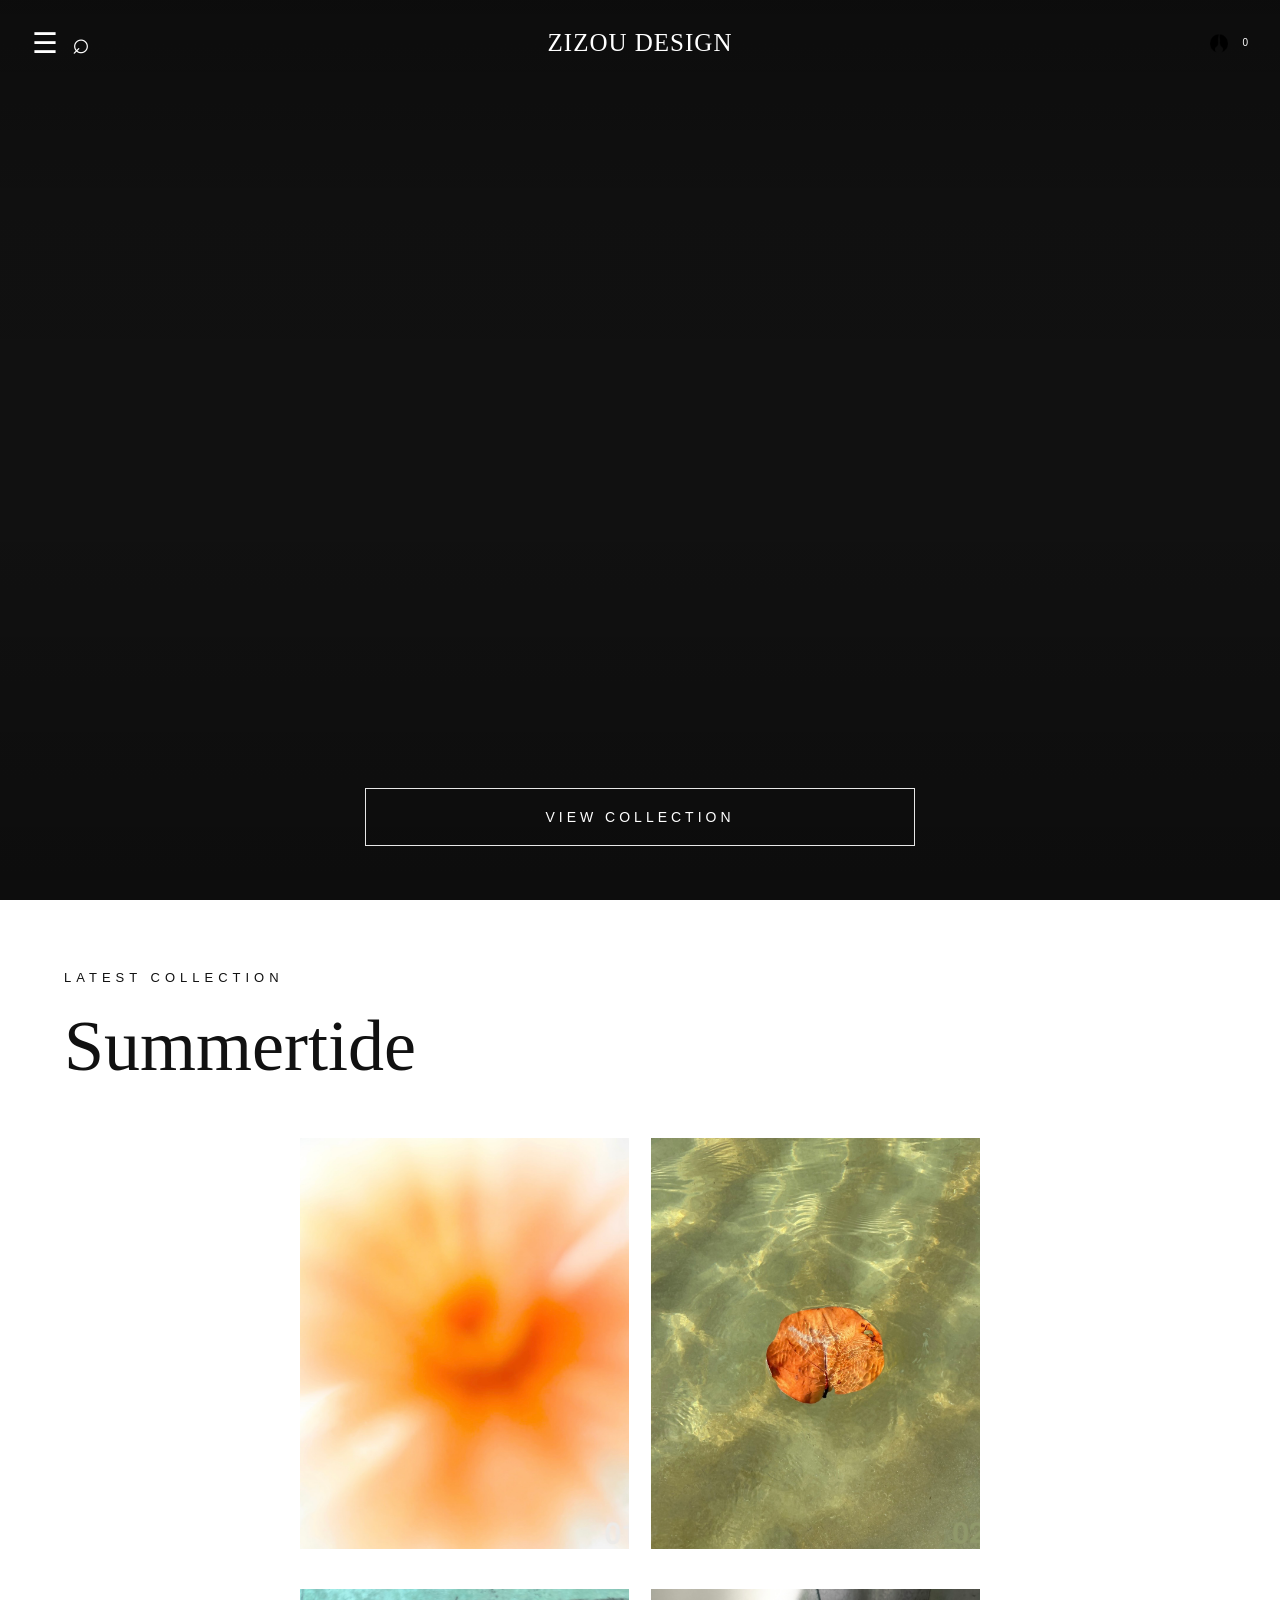
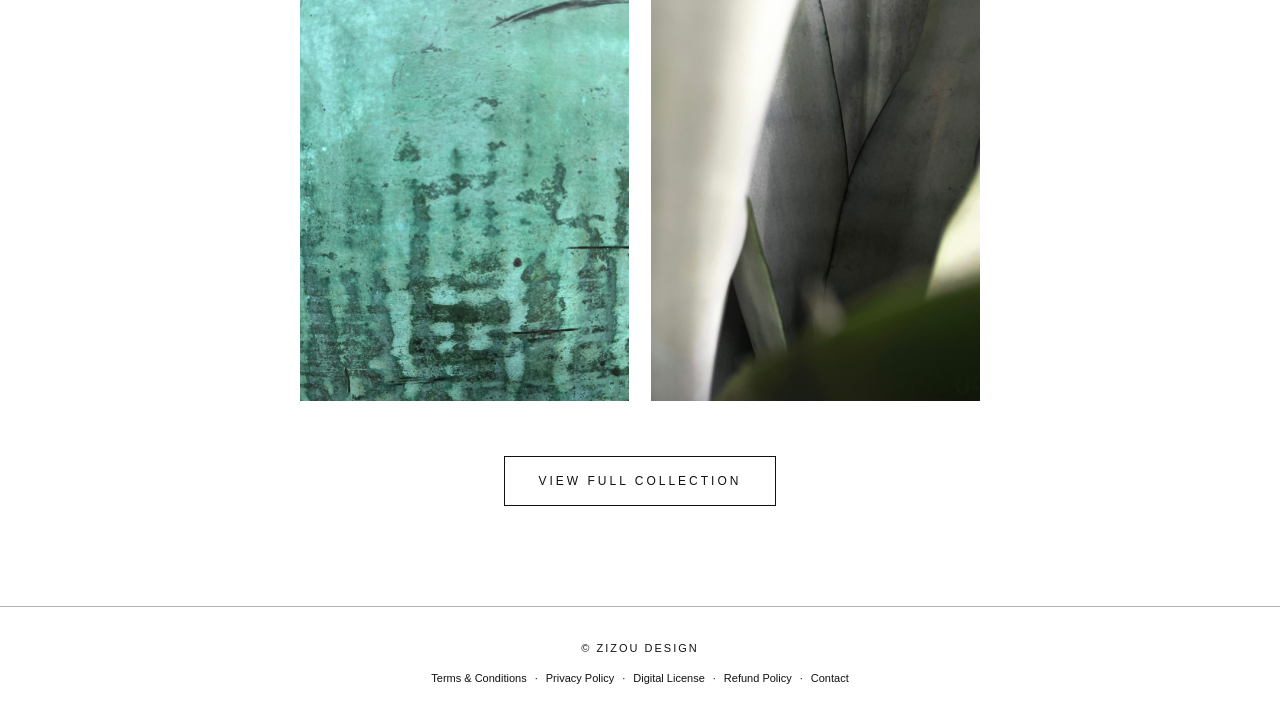
==== commit 2fbbc2c2: "Update index.html" ====
--- a/index.html
+++ b/index.html
@@ -158,17 +158,6 @@
     >
 
 </video>
-
-<button
-    class="hero-play-button"
-    id="heroPlayButton"
-    type="button"
-    aria-label="Play background video"
->
-    ▶
-</button>
-
-
 
     <!-- =========================================
          NAVIGATION
--- a/style.css
+++ b/style.css
@@ -312,6 +312,7 @@
     pointer-events: none;
 }
 
+
 /* =========================================================
    03. HOMEPAGE — HERO VIDEO CONTROL
 ========================================================= */
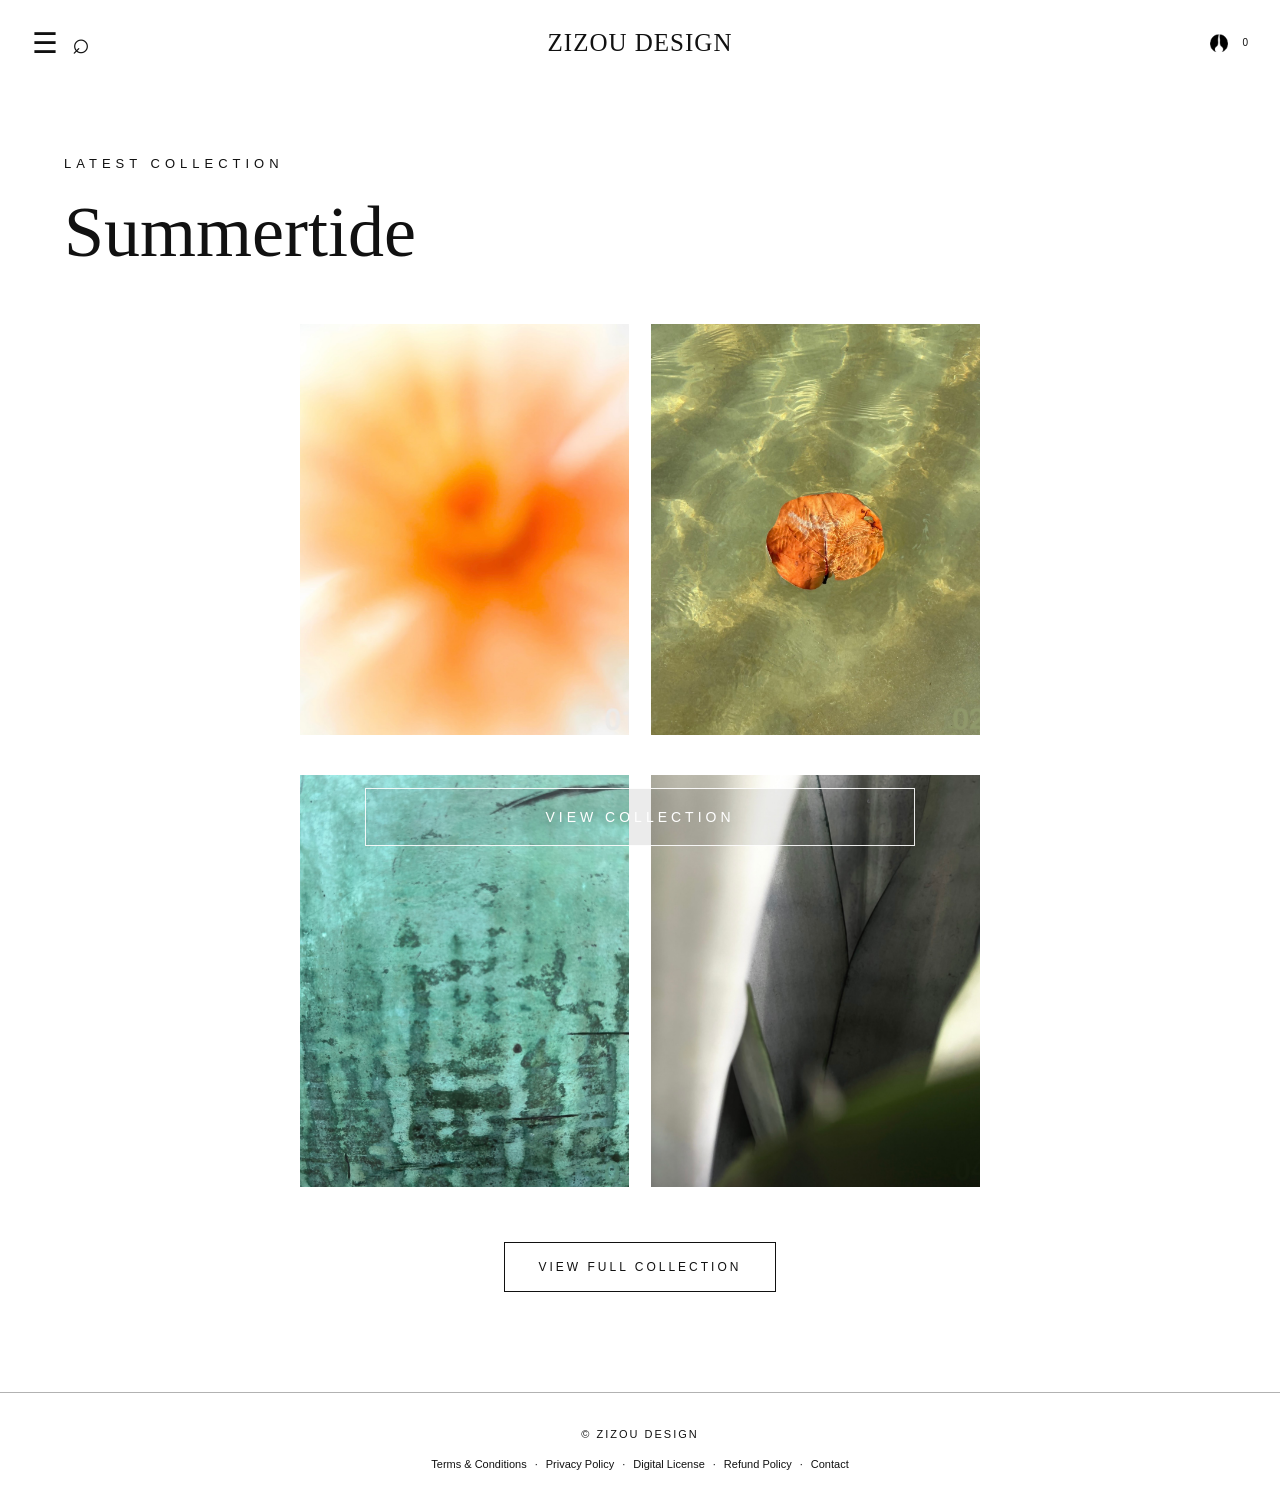
==== commit d362db38: "Update index.html" ====
--- a/index.html
+++ b/index.html
@@ -14,7 +14,7 @@
 
     <link
         rel="stylesheet"
-        href="style.css?v=16"
+        href="style.css?v=17"
     >
     
 
@@ -139,24 +139,18 @@
      FULL SCREEN HERO
 ========================================= -->
 
-<section
-    class="hero"
-    id="
-
-   <video
+<video
     class="hero-video"
-    id="heroVideo"
+    autoplay
     muted
     loop
     playsinline
     preload="auto"
 >
-
     <source
         src="videos/zizou home video.mp4"
         type="video/mp4"
     >
-
 </video>
 
     <!-- =========================================
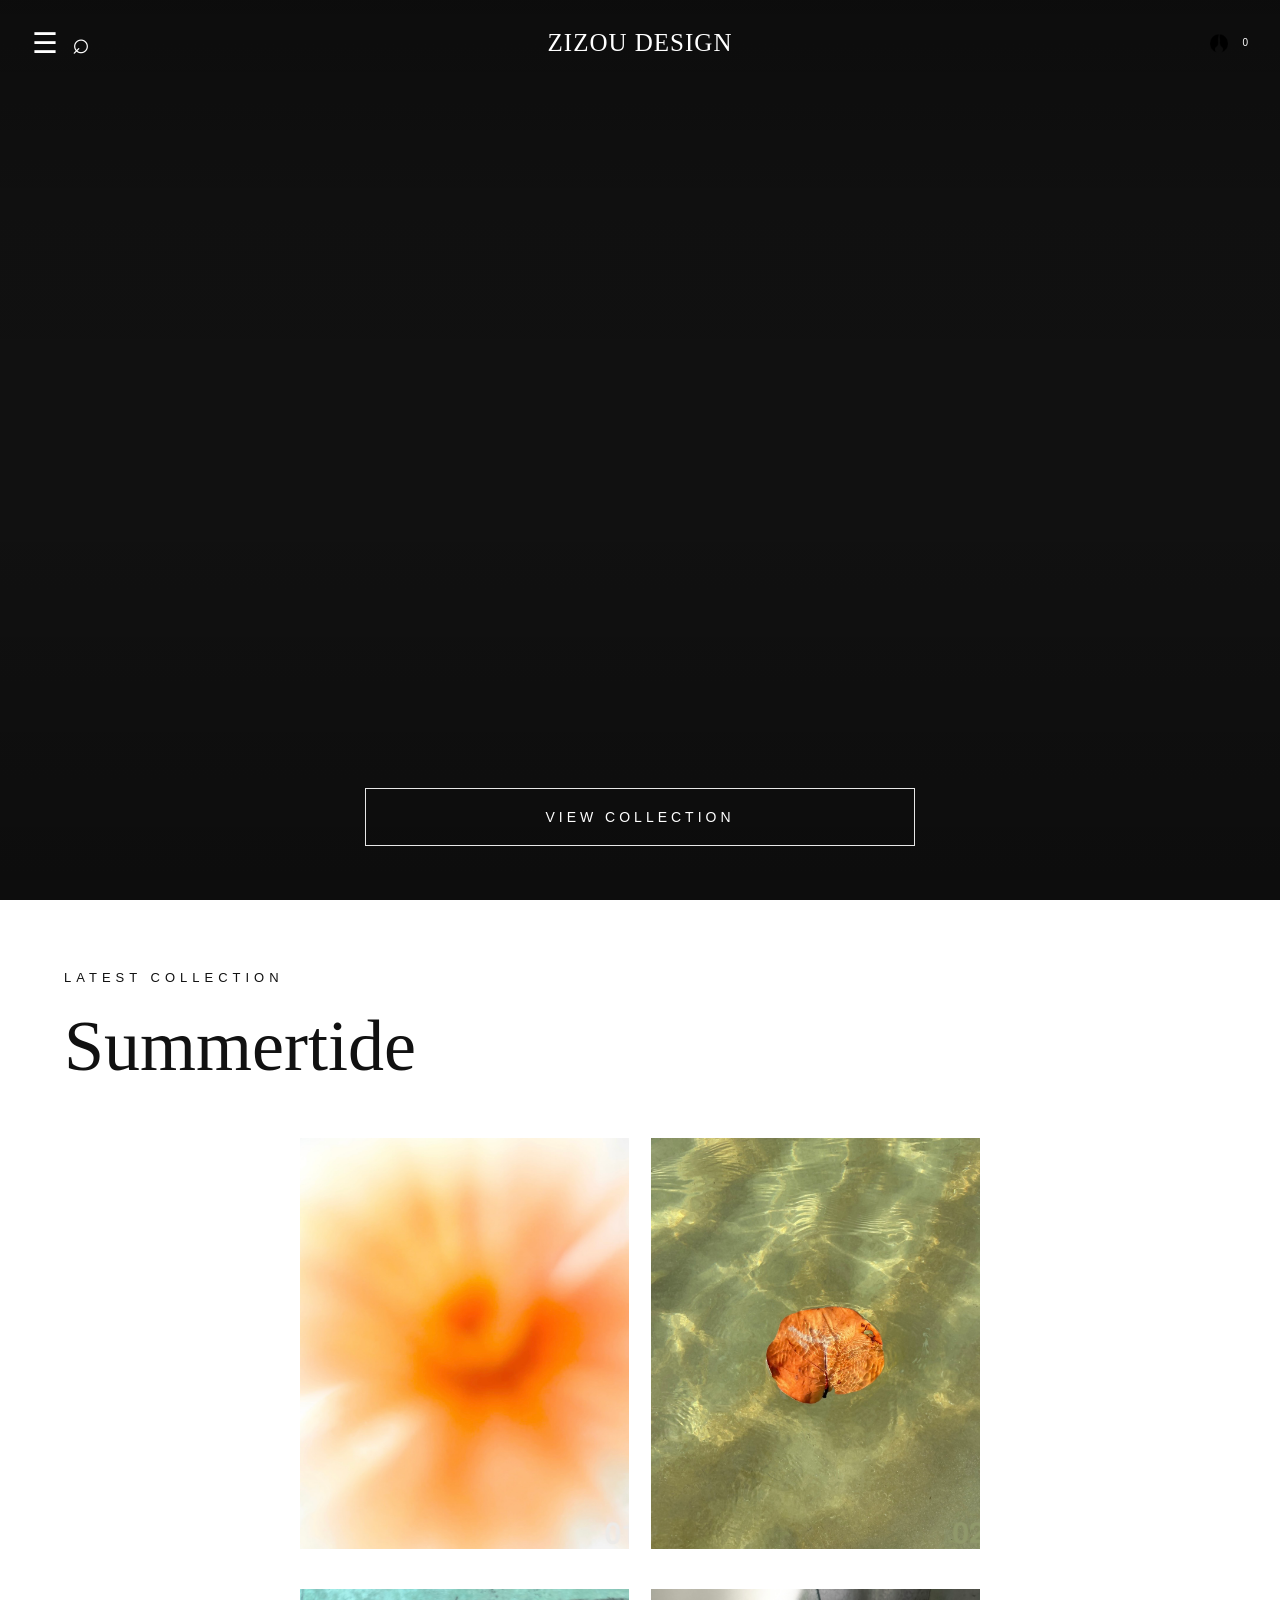
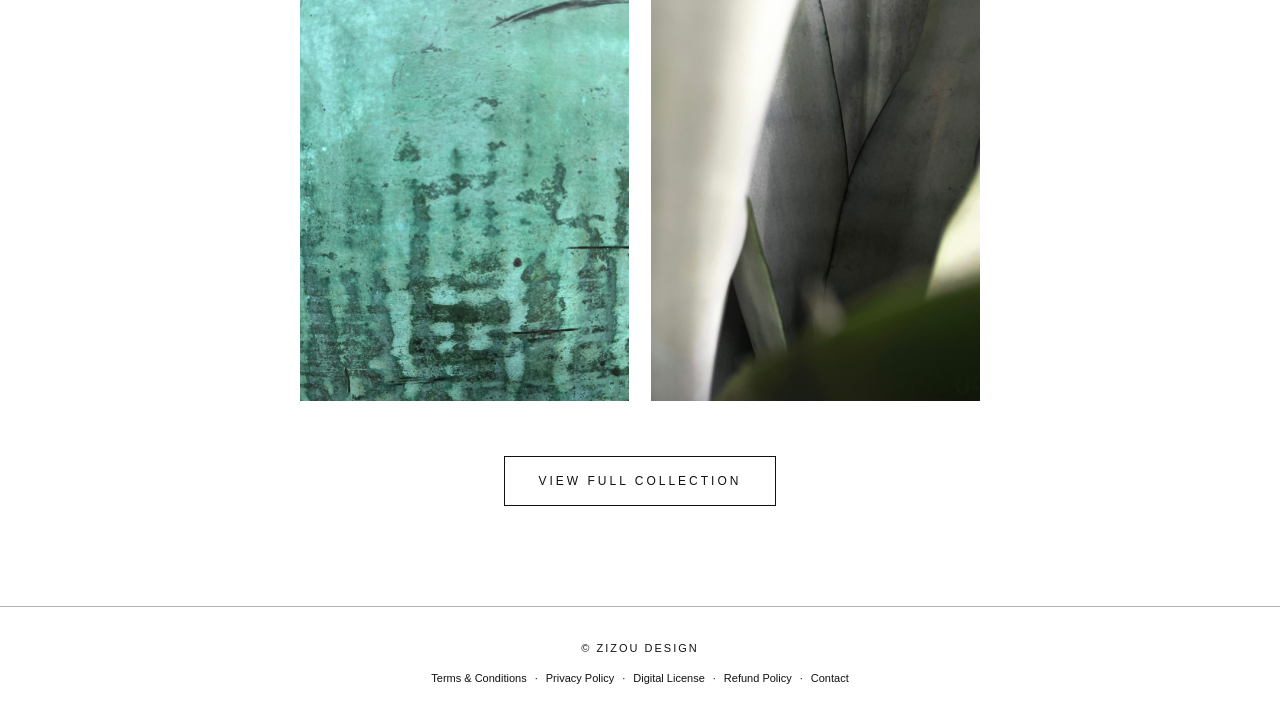
==== commit 77b6f4a4: "Update index.html" ====
--- a/index.html
+++ b/index.html
@@ -138,6 +138,15 @@
 <!-- =========================================
      FULL SCREEN HERO
 ========================================= -->
+
+<!-- =========================================
+     FULL SCREEN HERO
+========================================= -->
+
+<section
+    class="hero"
+    id="home"
+>
 
 <video
     class="hero-video"
--- a/style.css
+++ b/style.css
@@ -314,65 +314,6 @@
 
 
 /* =========================================================
-   03. HOMEPAGE — HERO VIDEO CONTROL
-========================================================= */
-
-.hero-video-control {
-    position: absolute;
-
-    top: 50%;
-    left: 50%;
-
-    transform:
-        translate(-50%, -50%);
-
-    z-index: 12;
-
-    display: flex;
-
-    align-items: center;
-    justify-content: center;
-
-    width: 42px;
-    height: 42px;
-
-    padding: 0;
-
-    border: none;
-
-    background: transparent;
-
-    color: #ffffff;
-
-    cursor: pointer;
-
-    -webkit-appearance: none;
-    appearance: none;
-}
-
-.hero-video-control-icon {
-    display: block;
-
-    font-family:
-        Arial,
-        Helvetica,
-        sans-serif;
-
-    font-size: 22px;
-
-    font-weight: 400;
-
-    line-height: 1;
-
-    text-shadow:
-        0
-        1px
-        5px
-        rgba(0, 0, 0, 0.35);
-}
-
-
-/* =========================================================
    03. HOMEPAGE — NAVIGATION
 ========================================================= */
 
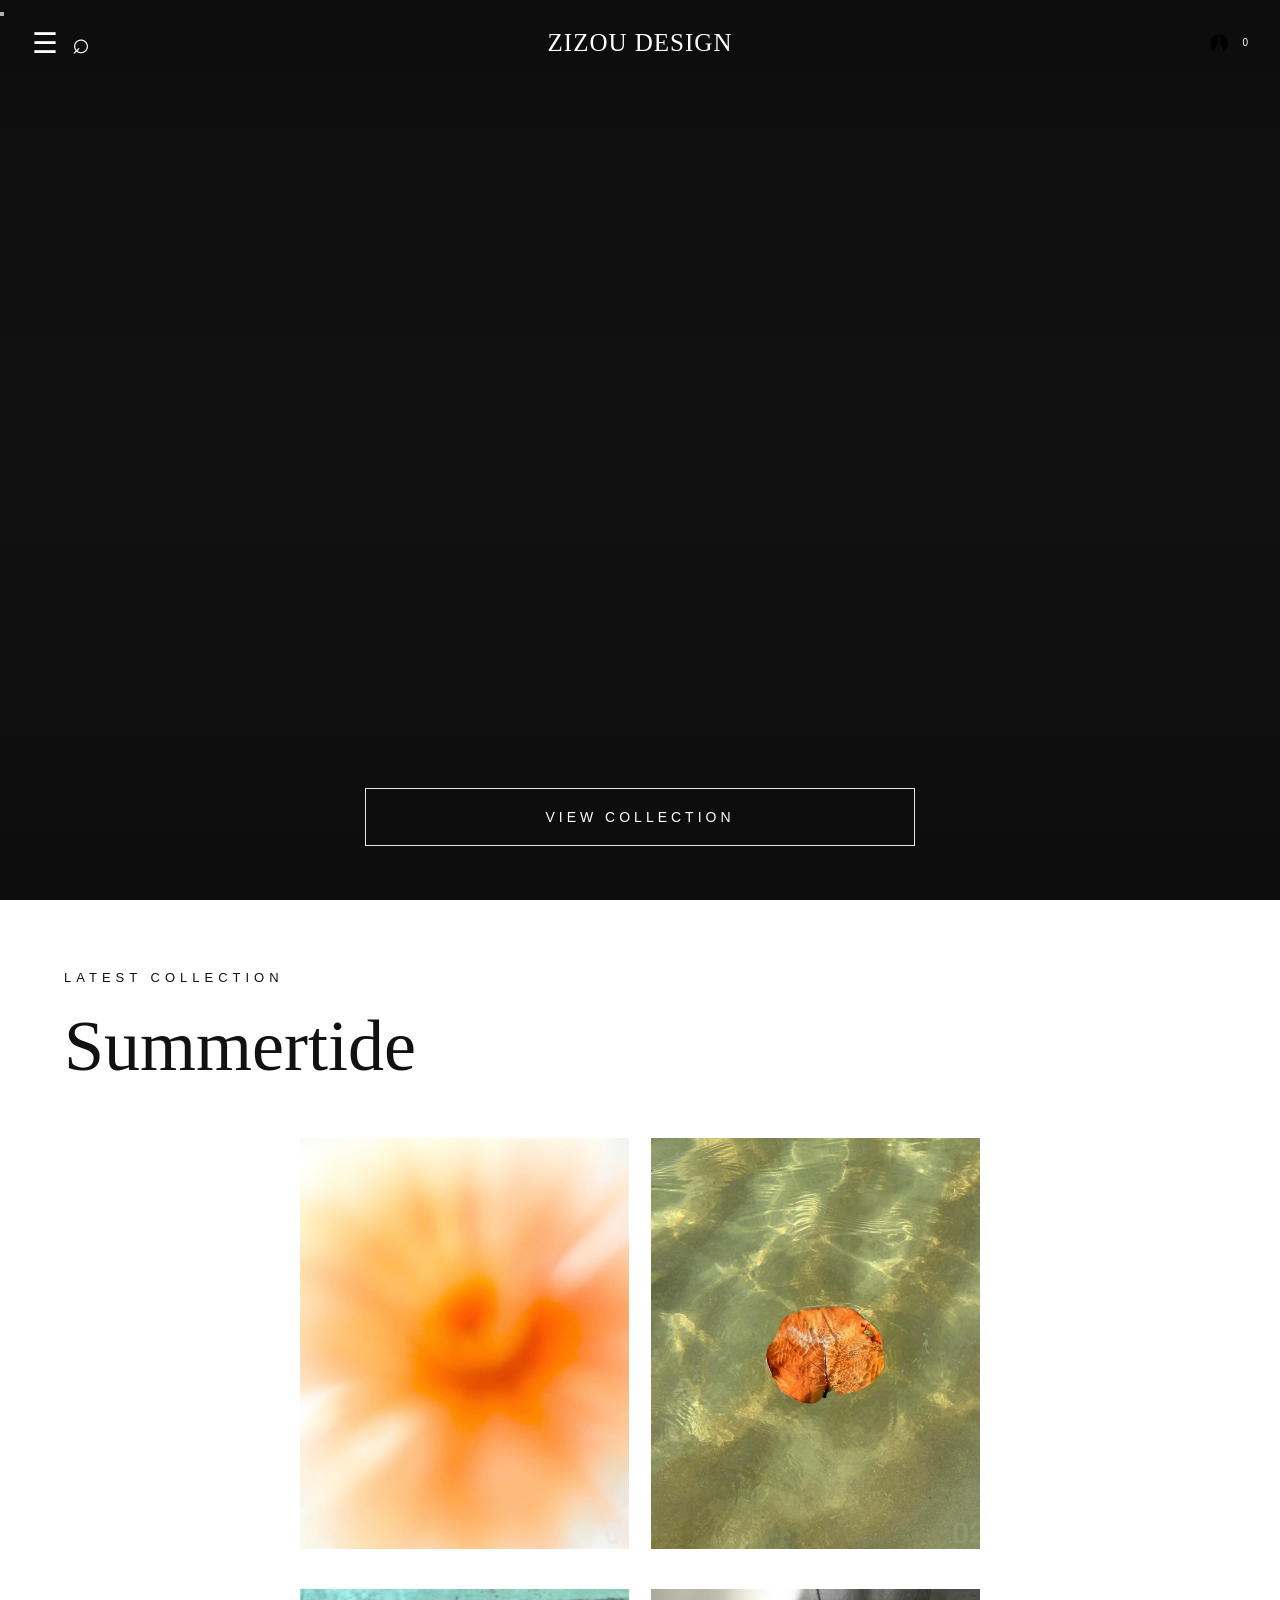
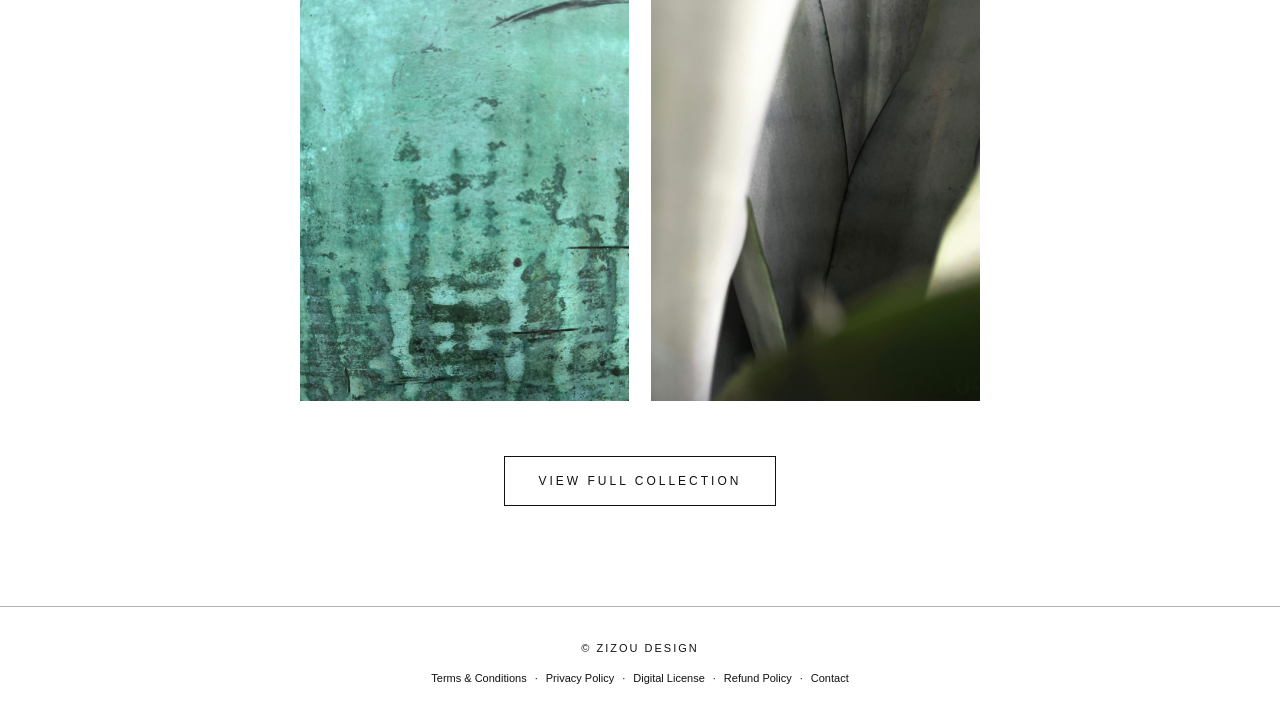
==== commit f80e5502: "Update index.html" ====
--- a/index.html
+++ b/index.html
@@ -150,7 +150,6 @@
 
 <video
     class="hero-video"
-    autoplay
     muted
     loop
     playsinline
@@ -161,6 +160,12 @@
         type="video/mp4"
     >
 </video>
+
+<button
+    class="hero-play"
+    type="button"
+    aria-label="Play video"
+></button>
 
     <!-- =========================================
          NAVIGATION
